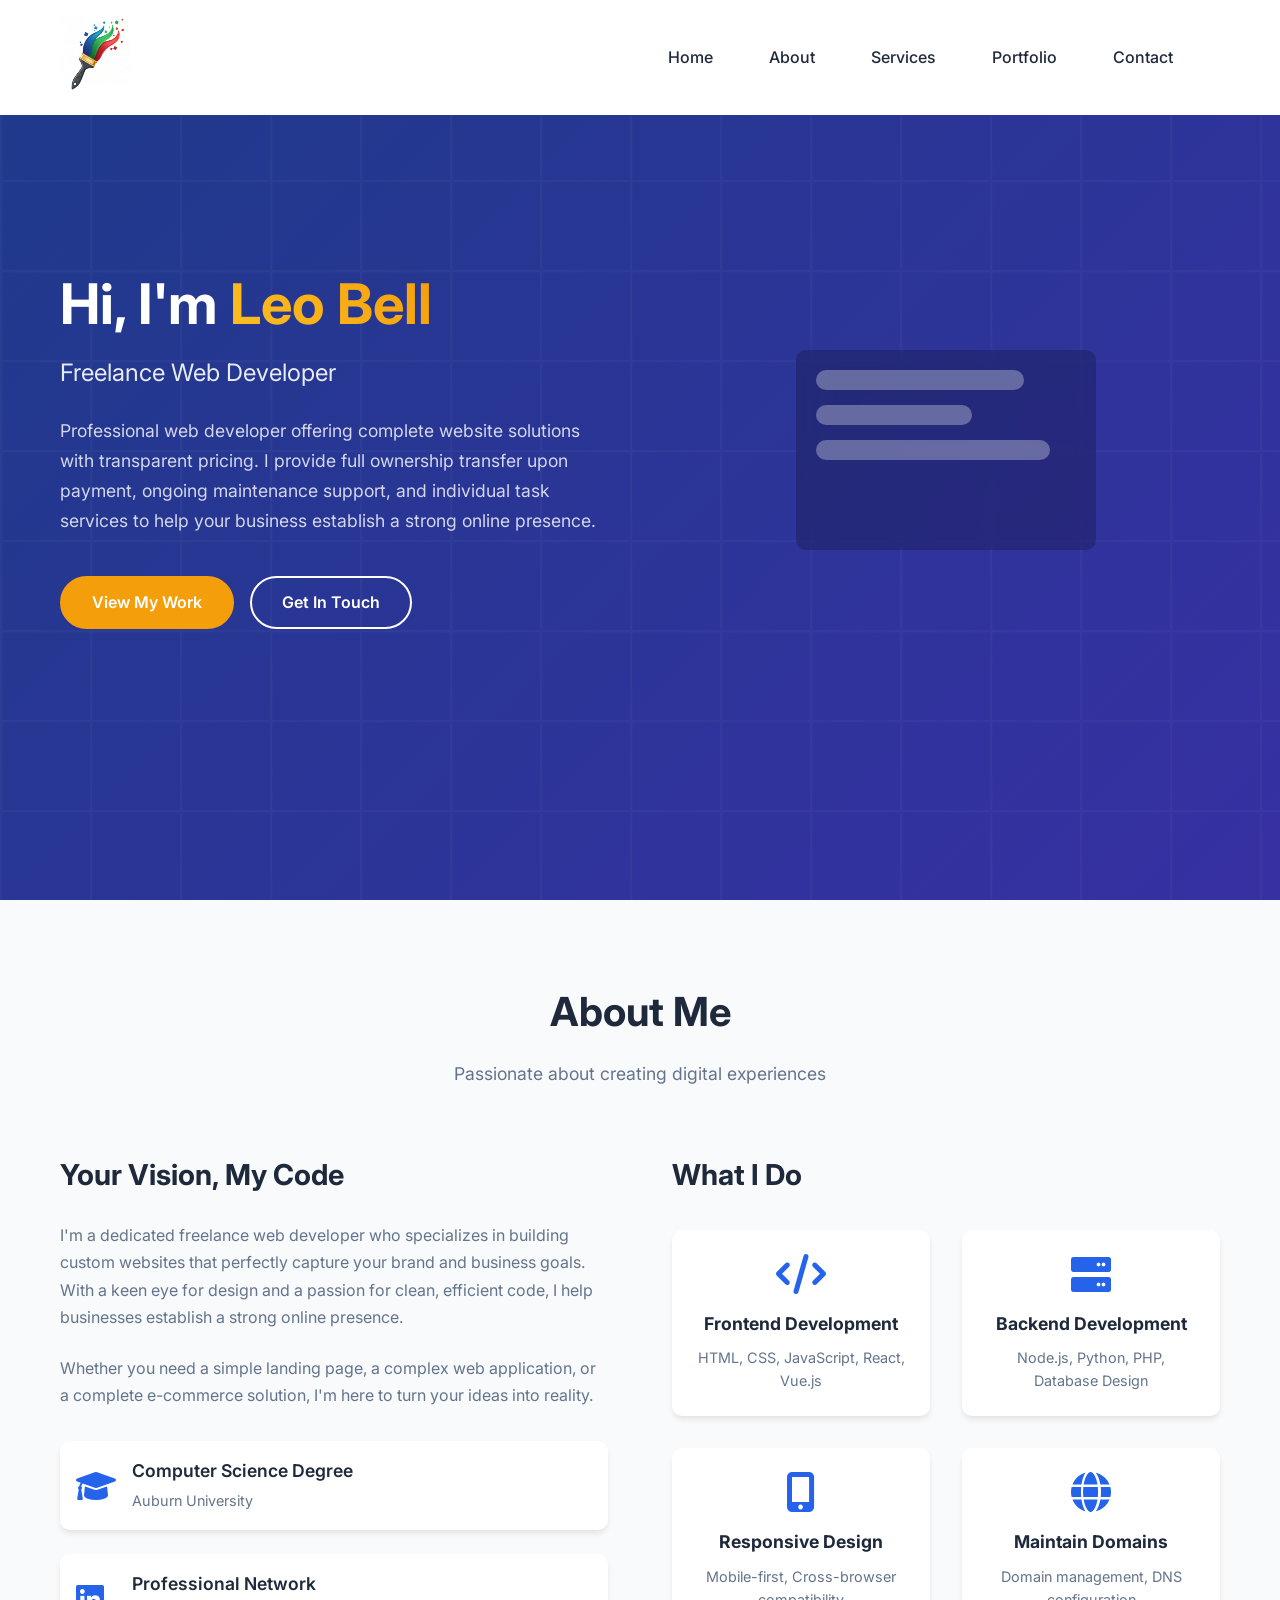
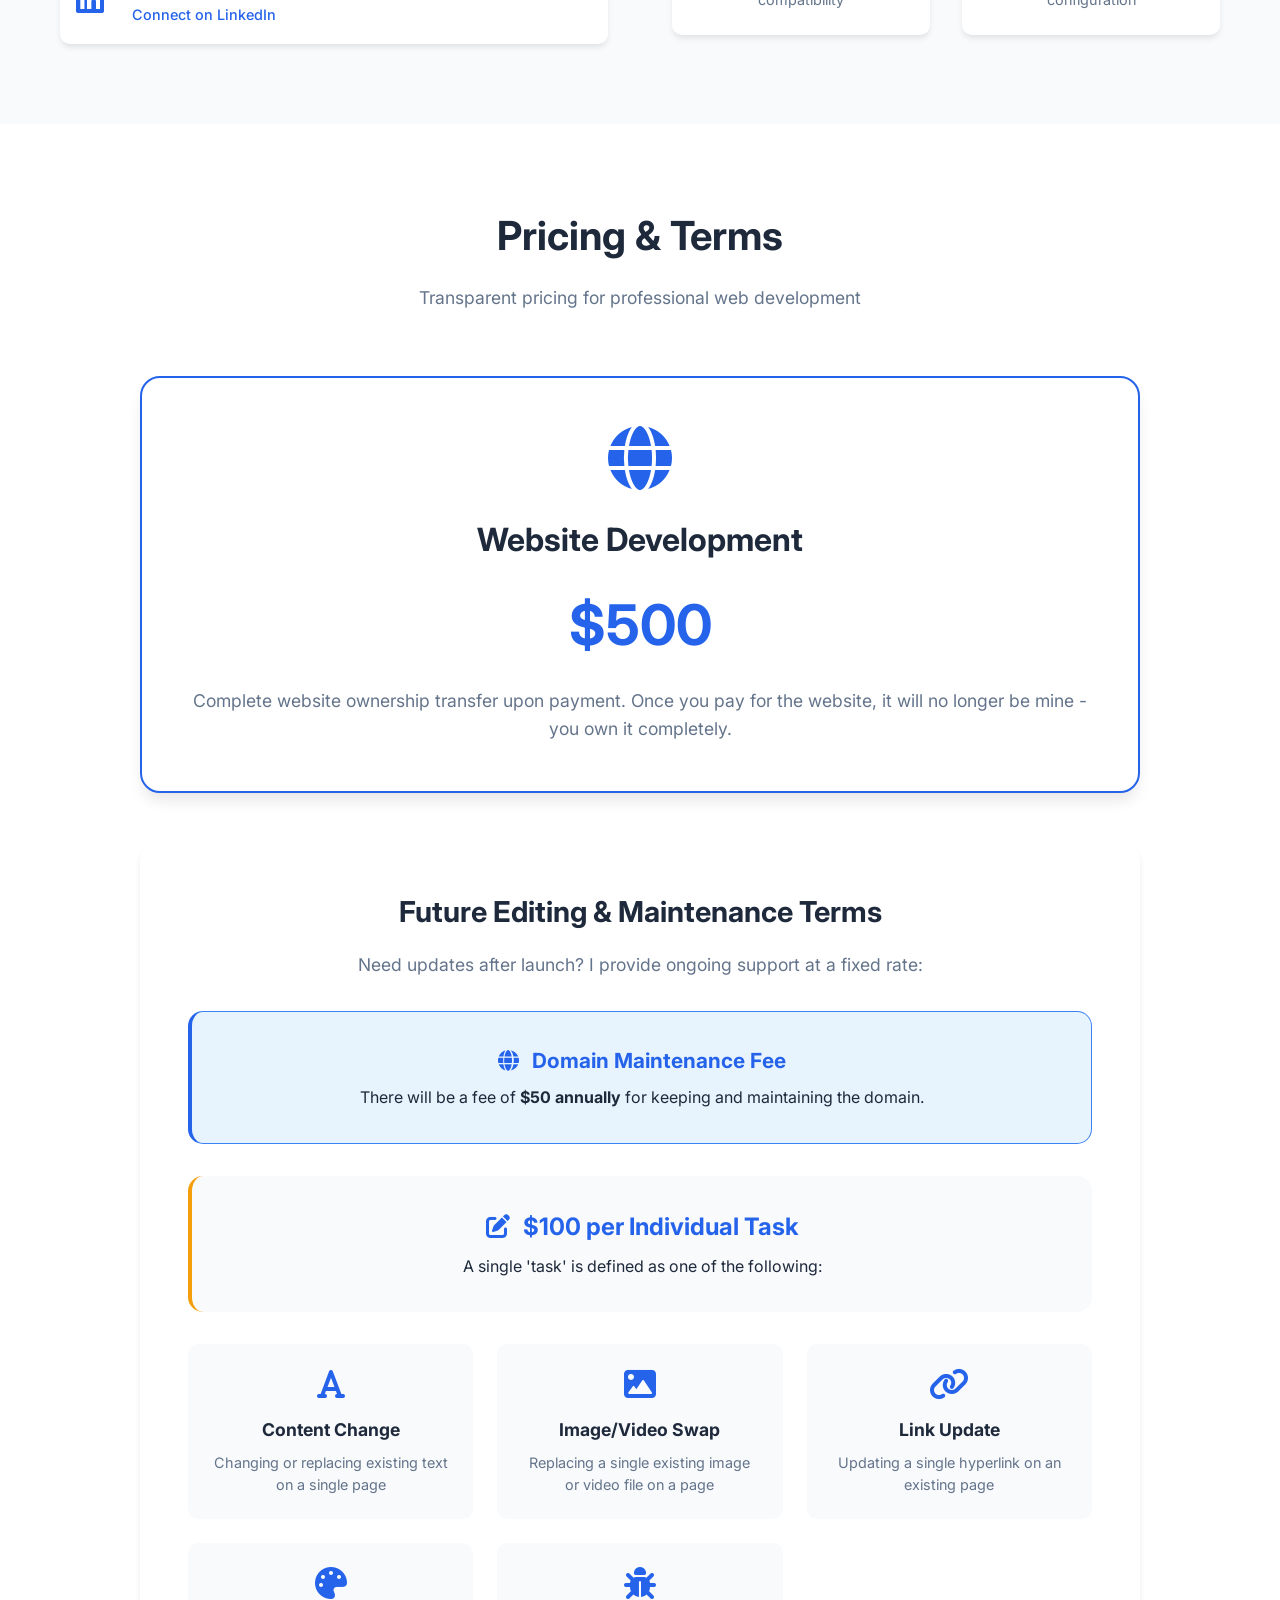
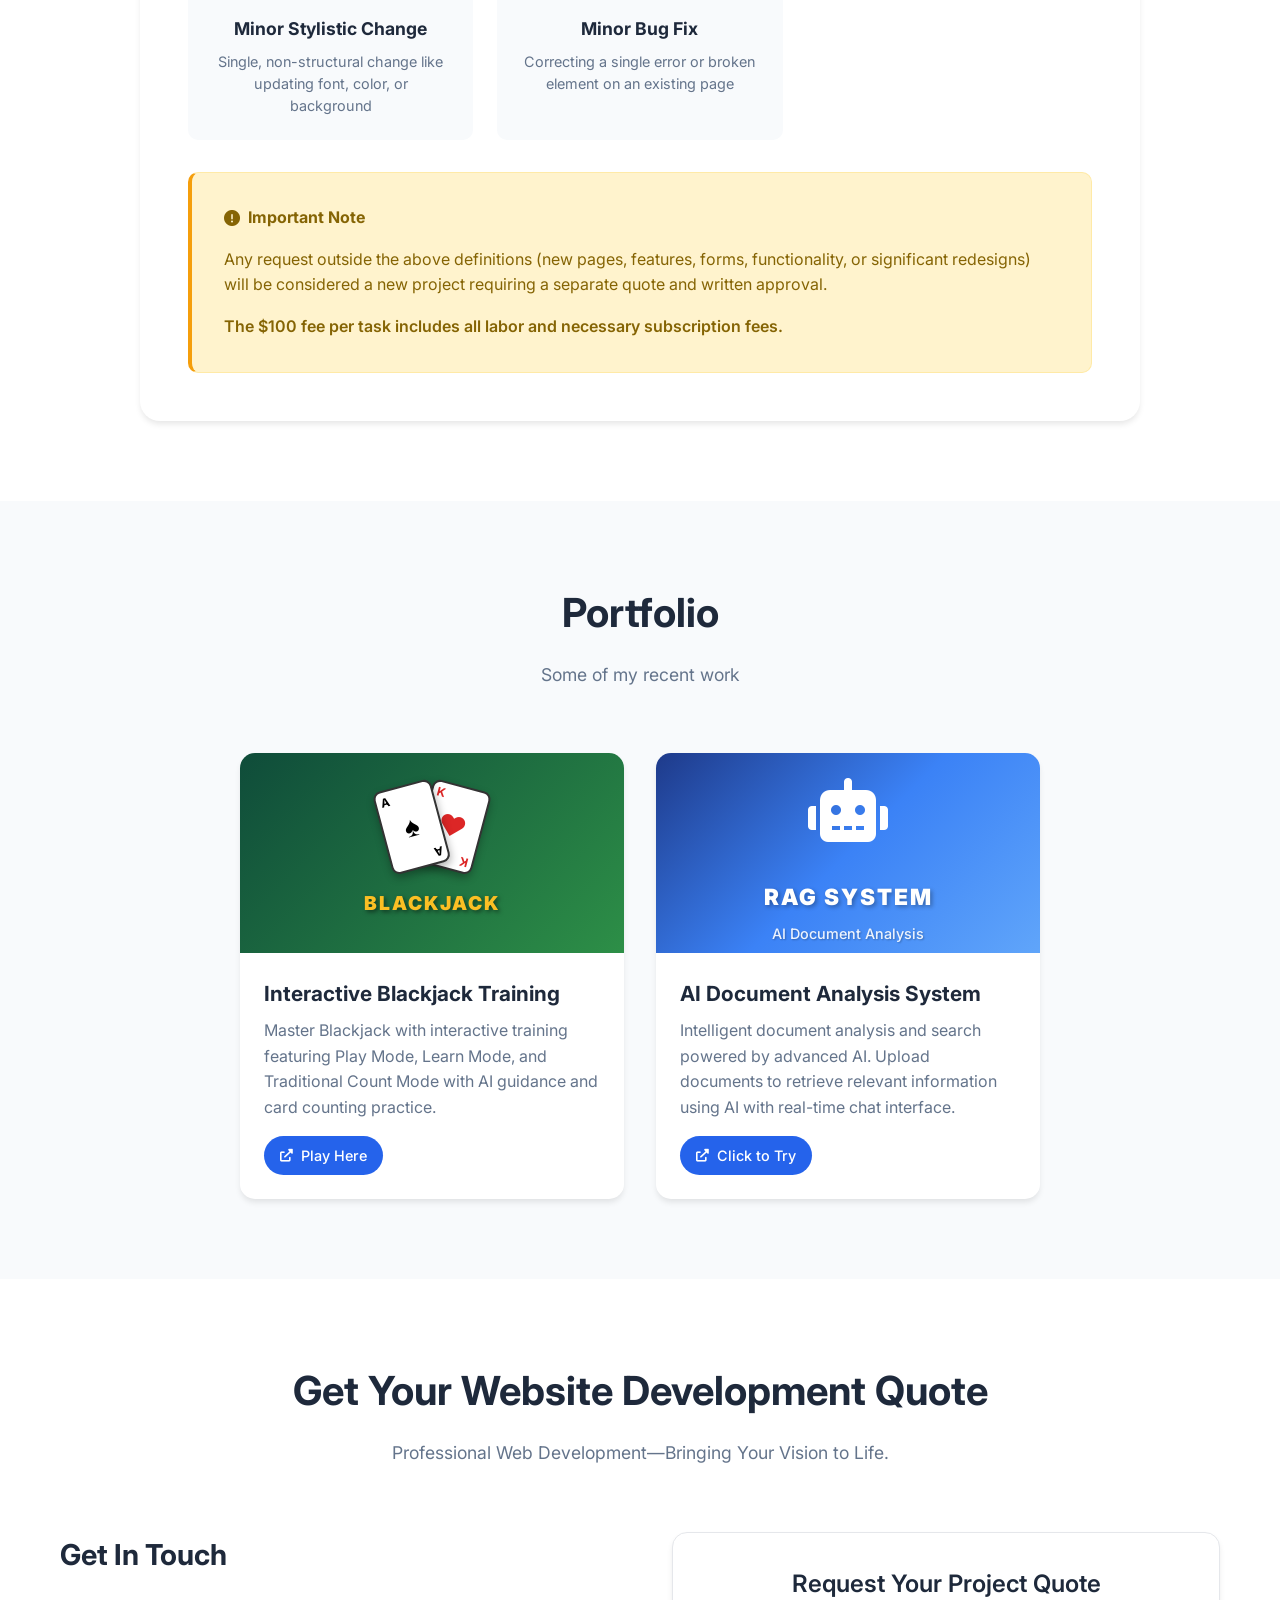
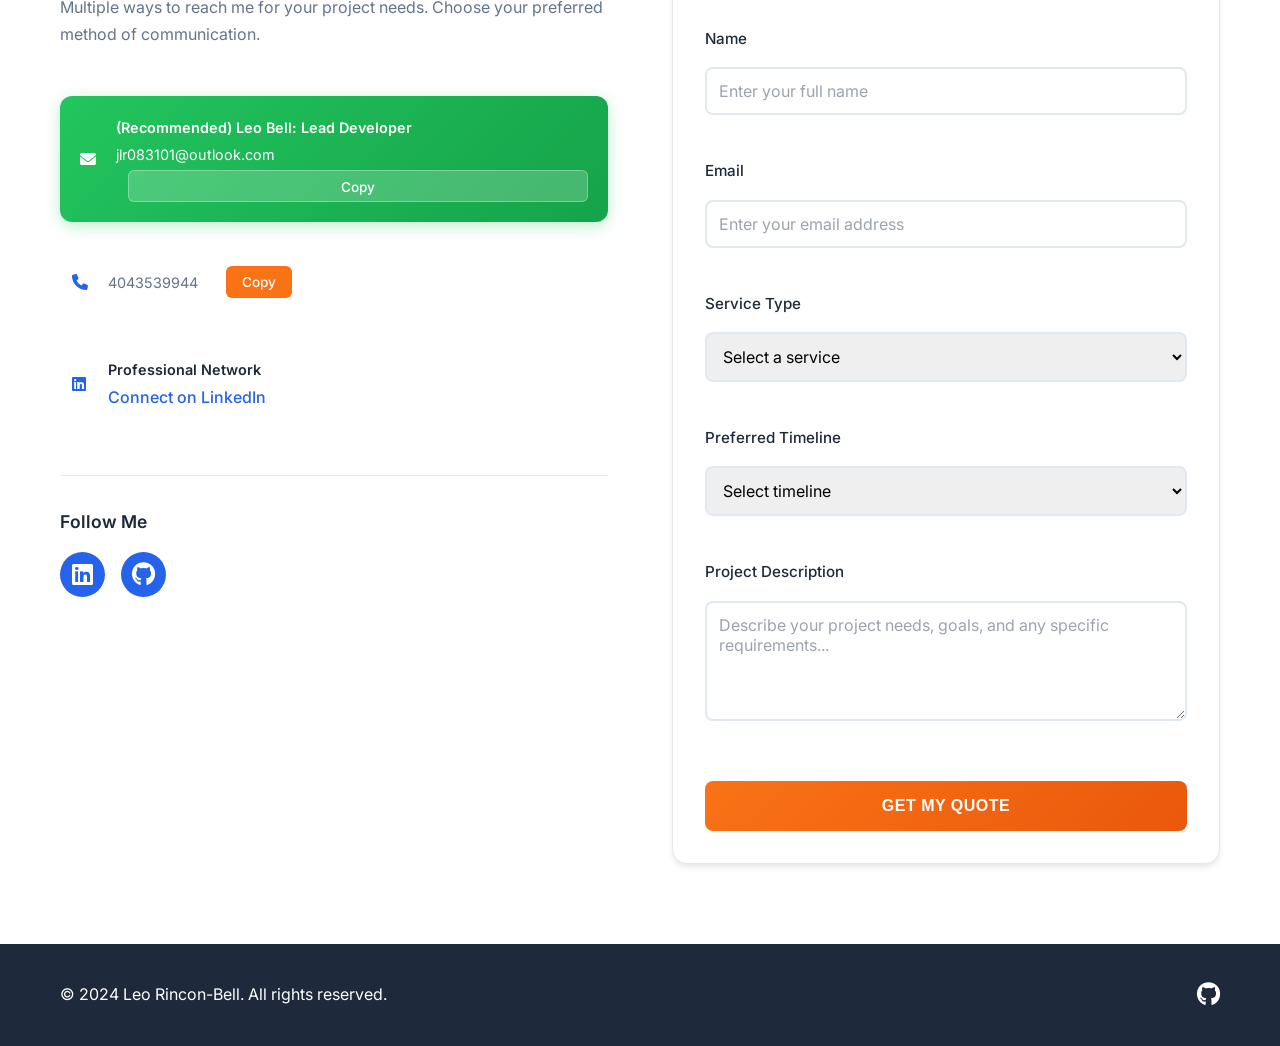
==== index.html @ 71ae6027 "Initial commit: Leo Bell freelance website with navy background and typing animation" ====
<!DOCTYPE html>
<html lang="en">
<head>
    <meta charset="UTF-8">
    <meta name="viewport" content="width=device-width, initial-scale=1.0">
    <title>Leo Rincon-Bell - Freelance Web Developer</title>
    <link rel="stylesheet" href="styles.css">
    <link href="https://fonts.googleapis.com/css2?family=Inter:wght@300;400;500;600;700&display=swap" rel="stylesheet">
    <link rel="stylesheet" href="https://cdnjs.cloudflare.com/ajax/libs/font-awesome/6.0.0/css/all.min.css">
</head>
<body>
    <!-- Navigation -->
    <nav class="navbar">
        <div class="nav-container">
            <div class="nav-logo">
                <img src="PaintBrush.png" alt="Leo Bell Logo" class="logo-image">
            </div>
            <ul class="nav-menu">
                <li class="nav-item">
                    <a href="#home" class="nav-link">Home</a>
                </li>
                <li class="nav-item">
                    <a href="#about" class="nav-link">About</a>
                </li>
                <li class="nav-item">
                    <a href="#services" class="nav-link">Services</a>
                </li>
                <li class="nav-item">
                    <a href="#portfolio" class="nav-link">Portfolio</a>
                </li>
                <li class="nav-item">
                    <a href="#contact" class="nav-link">Contact</a>
                </li>
            </ul>
            <div class="hamburger">
                <span class="bar"></span>
                <span class="bar"></span>
                <span class="bar"></span>
            </div>
        </div>
    </nav>

    <!-- Hero Section -->
    <section id="home" class="hero">
        <div class="hero-container">
            <div class="hero-content">
                <h1 class="hero-title">
                    Hi, I'm <span class="highlight">Leo Bell</span>
                </h1>
                <h2 class="hero-subtitle">Freelance Web Developer</h2>
                <p class="hero-description">
                    Professional web developer offering complete website solutions with transparent pricing. I provide full ownership transfer upon payment, ongoing maintenance support, and individual task services to help your business establish a strong online presence.
                </p>
                <div class="hero-buttons">
                    <a href="#portfolio" class="btn btn-primary">View My Work</a>
                    <a href="#contact" class="btn btn-outline">Get In Touch</a>
                </div>
            </div>
            <div class="hero-image">
                <div class="code-animation">
                    <div class="code-line"></div>
                    <div class="code-line"></div>
                    <div class="code-line"></div>
                </div>
            </div>
        </div>
    </section>

    <!-- About Section -->
    <section id="about" class="about">
        <div class="container">
            <div class="section-header">
                <h2 class="section-title">About Me</h2>
                <p class="section-subtitle">Passionate about creating digital experiences</p>
            </div>
            <div class="about-content">
                <div class="about-text">
                    <h3>Your Vision, My Code</h3>
                    <p>
                        I'm a dedicated freelance web developer who specializes in building custom websites 
                        that perfectly capture your brand and business goals. With a keen eye for design and 
                        a passion for clean, efficient code, I help businesses establish a strong online presence.
                    </p>
                    <p>
                        Whether you need a simple landing page, a complex web application, or a complete 
                        e-commerce solution, I'm here to turn your ideas into reality.
                    </p>
                    <div class="credentials-section">
                        <div class="credential-item">
                            <i class="fas fa-graduation-cap"></i>
                            <div class="credential-text">
                                <h4>Computer Science Degree</h4>
                                <p>Auburn University</p>
                            </div>
                        </div>
                        <div class="credential-item">
                            <i class="fab fa-linkedin"></i>
                            <div class="credential-text">
                                <h4>Professional Network</h4>
                                <a href="https://www.linkedin.com/in/leo-bell-139b81223" target="_blank">Connect on LinkedIn</a>
                            </div>
                        </div>
                    </div>
                </div>
                <div class="about-skills">
                    <h3>What I Do</h3>
                    <div class="skills-grid">
                        <div class="skill-item">
                            <i class="fas fa-code"></i>
                            <h4>Frontend Development</h4>
                            <p>HTML, CSS, JavaScript, React, Vue.js</p>
                        </div>
                        <div class="skill-item">
                            <i class="fas fa-server"></i>
                            <h4>Backend Development</h4>
                            <p>Node.js, Python, PHP, Database Design</p>
                        </div>
                        <div class="skill-item">
                            <i class="fas fa-mobile-alt"></i>
                            <h4>Responsive Design</h4>
                            <p>Mobile-first, Cross-browser compatibility</p>
                        </div>
                        <div class="skill-item">
                            <i class="fas fa-globe"></i>
                            <h4>Maintain Domains</h4>
                            <p>Domain management, DNS configuration</p>
                        </div>
                    </div>
                </div>
            </div>
        </div>
    </section>

    <!-- Services Section -->
    <section id="services" class="services">
        <div class="container">
            <div class="section-header">
                <h2 class="section-title">Pricing & Terms</h2>
                <p class="section-subtitle">Transparent pricing for professional web development</p>
            </div>
            
            <div class="pricing-content">
                <div class="pricing-card main-pricing">
                    <i class="fas fa-globe"></i>
                    <h3>Website Development</h3>
                    <div class="price">$500</div>
                    <p class="price-description">Complete website ownership transfer upon payment. Once you pay for the website, it will no longer be mine - you own it completely.</p>
                </div>
                
                <div class="terms-section">
                    <h3>Future Editing & Maintenance Terms</h3>
                    <p class="terms-intro">Need updates after launch? I provide ongoing support at a fixed rate:</p>
                    
                    <div class="domain-fee-card">
                        <h4><i class="fas fa-globe"></i> Domain Maintenance Fee</h4>
                        <p>There will be a fee of <strong>$50 annually</strong> for keeping and maintaining the domain.</p>
                    </div>
                    
                    <div class="rate-card">
                        <h4><i class="fas fa-edit"></i> $100 per Individual Task</h4>
                        <p>A single 'task' is defined as one of the following:</p>
                    </div>
                    
                    <div class="tasks-grid">
                        <div class="task-item">
                            <i class="fas fa-font"></i>
                            <h5>Content Change</h5>
                            <p>Changing or replacing existing text on a single page</p>
                        </div>
                        <div class="task-item">
                            <i class="fas fa-image"></i>
                            <h5>Image/Video Swap</h5>
                            <p>Replacing a single existing image or video file on a page</p>
                        </div>
                        <div class="task-item">
                            <i class="fas fa-link"></i>
                            <h5>Link Update</h5>
                            <p>Updating a single hyperlink on an existing page</p>
                        </div>
                        <div class="task-item">
                            <i class="fas fa-palette"></i>
                            <h5>Minor Stylistic Change</h5>
                            <p>Single, non-structural change like updating font, color, or background</p>
                        </div>
                        <div class="task-item">
                            <i class="fas fa-bug"></i>
                            <h5>Minor Bug Fix</h5>
                            <p>Correcting a single error or broken element on an existing page</p>
                        </div>
                    </div>
                    
                    <div class="important-note">
                        <h4><i class="fas fa-exclamation-circle"></i> Important Note</h4>
                        <p>Any request outside the above definitions (new pages, features, forms, functionality, or significant redesigns) will be considered a new project requiring a separate quote and written approval.</p>
                        <p class="fee-note">The $100 fee per task includes all labor and necessary subscription fees.</p>
                    </div>
                </div>
            </div>
        </div>
    </section>

    <!-- Portfolio Section -->
    <section id="portfolio" class="portfolio">
        <div class="container">
            <div class="section-header">
                <h2 class="section-title">Portfolio</h2>
                <p class="section-subtitle">Some of my recent work</p>
            </div>
            <div class="portfolio-grid">
                <div class="portfolio-item">
                    <div class="portfolio-image">
                        <div class="blackjack-cover">
                            <div class="playing-cards">
                                <div class="card card-1">
                                    <div class="card-corner top-left">A</div>
                                    <div class="card-suit">♠</div>
                                    <div class="card-corner bottom-right">A</div>
                                </div>
                                <div class="card card-2">
                                    <div class="card-corner top-left">K</div>
                                    <div class="card-suit">♥</div>
                                    <div class="card-corner bottom-right">K</div>
                                </div>
                            </div>
                            <div class="blackjack-title">BLACKJACK</div>
                        </div>
                    </div>
                    <div class="portfolio-content">
                        <h3>Interactive Blackjack Training</h3>
                        <p>Master Blackjack with interactive training featuring Play Mode, Learn Mode, and Traditional Count Mode with AI guidance and card counting practice.</p>
                        <div class="portfolio-links">
                            <a href="https://blackjack-rosy-rho.vercel.app/" target="_blank" class="portfolio-link">
                                <i class="fas fa-external-link-alt"></i> Play Here
                            </a>
                        </div>
                    </div>
                </div>
                <div class="portfolio-item">
                    <div class="portfolio-image">
                        <div class="rag-cover">
                            <div class="rag-icon">
                                <i class="fas fa-robot"></i>
                            </div>
                            <div class="rag-title">RAG SYSTEM</div>
                            <div class="rag-subtitle">AI Document Analysis</div>
                        </div>
                    </div>
                    <div class="portfolio-content">
                        <h3>AI Document Analysis System</h3>
                        <p>Intelligent document analysis and search powered by advanced AI. Upload documents to retrieve relevant information using AI with real-time chat interface.</p>
                        <div class="portfolio-links">
                            <a href="https://ragsystem-olive.vercel.app/" target="_blank" class="portfolio-link">
                                <i class="fas fa-external-link-alt"></i> Click to Try
                            </a>
                        </div>
                    </div>
                </div>
            </div>
        </div>
    </section>

    <!-- Contact Section -->
    <section id="contact" class="contact">
        <div class="container">
            <div class="section-header">
                <h2 class="section-title">Get Your Website Development Quote</h2>
                <p class="section-subtitle">Professional Web Development—Bringing Your Vision to Life.</p>
            </div>
            <div class="contact-content">
                <div class="contact-info">
                    <h3>Get In Touch</h3>
                    <p>Multiple ways to reach me for your project needs. Choose your preferred method of communication.</p>
                    
                    <!-- Contact Methods -->
                    <div class="contact-details">
                        <div class="contact-item recommended">
                            <i class="fas fa-envelope"></i>
                            <div class="contact-details-group">
                                <span class="contact-title">(Recommended) Leo Bell: Lead Developer</span>
                                <span class="contact-text">jlr083101@outlook.com</span>
                                <button class="copy-btn" onclick="copyToClipboard('jlr083101@outlook.com', this)">Copy</button>
                            </div>
                        </div>
                        
                        <div class="contact-item">
                            <i class="fas fa-phone"></i>
                            <span class="contact-text">4043539944</span>
                            <button class="copy-btn" onclick="copyToClipboard('4043539944', this)">Copy</button>
                        </div>
                        
                        <div class="contact-item">
                            <i class="fab fa-linkedin"></i>
                            <div class="contact-details-group">
                                <span class="contact-title">Professional Network</span>
                                <a href="https://www.linkedin.com/in/leo-bell-139b81223" target="_blank" class="contact-link">Connect on LinkedIn</a>
                            </div>
                        </div>
                    </div>
                    
                    <!-- Social Media Section -->
                    <div class="social-media">
                        <h4>Follow Me</h4>
                        <div class="social-links">
                            <a href="https://www.linkedin.com/in/leo-bell-139b81223" target="_blank" class="social-link">
                                <i class="fab fa-linkedin"></i>
                            </a>
                            <a href="https://github.com/jleorincon" target="_blank" class="social-link">
                                <i class="fab fa-github"></i>
                            </a>
                        </div>
                    </div>
                </div>
                <!-- Quote Request Form -->
                <div class="quote-form-section">
                    <h3>Request Your Project Quote</h3>
                    <form class="quote-form">
                        <div class="form-group">
                            <label for="client-name">Name</label>
                            <input type="text" id="client-name" name="name" required placeholder="Enter your full name">
                        </div>
                        
                        <div class="form-group">
                            <label for="client-email">Email</label>
                            <input type="email" id="client-email" name="email" required placeholder="Enter your email address">
                        </div>
                        
                        <div class="form-group">
                            <label for="service-type">Service Type</label>
                            <select id="service-type" name="service" required>
                                <option value="">Select a service</option>
                                <option value="website-development">Website Development</option>
                                <option value="website-redesign">Website Redesign</option>
                                <option value="web-application">Web Application</option>
                                <option value="maintenance">Website Maintenance</option>
                                <option value="domain-management">Domain Management</option>
                                <option value="other">Other</option>
                            </select>
                        </div>
                        
                        <div class="form-group">
                            <label for="project-timeline">Preferred Timeline</label>
                            <select id="project-timeline" name="timeline" required>
                                <option value="">Select timeline</option>
                                <option value="asap">ASAP (Rush Job)</option>
                                <option value="1-2-weeks">1-2 Weeks</option>
                                <option value="3-4-weeks">3-4 Weeks</option>
                                <option value="1-2-months">1-2 Months</option>
                                <option value="flexible">Flexible</option>
                            </select>
                        </div>
                        
                        <div class="form-group">
                            <label for="project-description">Project Description</label>
                            <textarea id="project-description" name="description" rows="4" required placeholder="Describe your project needs, goals, and any specific requirements..."></textarea>
                        </div>
                        
                        <button type="button" class="btn btn-primary quote-submit" onclick="submitQuote()">Get My Quote</button>
                    </form>
                </div>
            </div>
        </div>
    </section>

    <!-- Footer -->
    <footer class="footer">
        <div class="container">
            <div class="footer-content">
                <p>&copy; 2024 Leo Rincon-Bell. All rights reserved.</p>
                <div class="social-links">
                    <a href="https://github.com/jleorincon" aria-label="GitHub"><i class="fab fa-github"></i></a>
                </div>
            </div>
        </div>
    </footer>

    <script src="script.js"></script>
</body>
</html>
---- styles.css ----
/* Reset and Base Styles */
* {
    margin: 0;
    padding: 0;
    box-sizing: border-box;
}

:root {
    --primary-color: #2563eb;
    --primary-dark: #1d4ed8;
    --secondary-color: #64748b;
    --accent-color: #f59e0b;
    --text-primary: #1e293b;
    --text-secondary: #64748b;
    --background: #ffffff;
    --background-alt: #f8fafc;
    --border: #e2e8f0;
    --shadow: 0 4px 6px -1px rgba(0, 0, 0, 0.1);
    --shadow-lg: 0 10px 15px -3px rgba(0, 0, 0, 0.1);
    --gradient: linear-gradient(135deg, #667eea 0%, #764ba2 100%);
}

body {
    font-family: 'Inter', sans-serif;
    line-height: 1.6;
    color: var(--text-primary);
    background-color: var(--background);
}

.container {
    max-width: 1200px;
    margin: 0 auto;
    padding: 0 20px;
}

/* Navigation */
.navbar {
    position: fixed;
    top: 0;
    width: 100%;
    background: rgba(255, 255, 255, 1.0);
    backdrop-filter: blur(10px);
    z-index: 1000;
    padding: 1rem 0;
    transition: all 0.3s ease;
}

.navbar.scrolled {
    box-shadow: var(--shadow);
}

.nav-container {
    max-width: 1200px;
    margin: 0 auto;
    padding: 0 20px;
    display: flex;
    justify-content: space-between;
    align-items: center;
}

.nav-logo h2 {
    color: var(--primary-color);
    font-weight: 700;
    font-size: 1.5rem;
}

.logo-image {
    height: 75px;
    width: auto;
    transition: transform 0.3s ease;
}

.logo-image:hover {
    transform: scale(1.05);
}

.nav-menu {
    display: flex;
    list-style: none;
    gap: 3.5rem;
    flex: 1;
    justify-content: center;
    max-width: 600px;
}

.nav-link {
    text-decoration: none;
    color: var(--text-primary);
    font-weight: 500;
    transition: color 0.3s ease;
    position: relative;
}

.nav-link:hover {
    color: var(--primary-color);
}

.nav-link::after {
    content: '';
    position: absolute;
    bottom: -5px;
    left: 0;
    width: 0;
    height: 2px;
    background: var(--primary-color);
    transition: width 0.3s ease;
}

.nav-link:hover::after {
    width: 100%;
}

.hamburger {
    display: none;
    flex-direction: column;
    cursor: pointer;
}

.hamburger .bar {
    width: 25px;
    height: 3px;
    background: var(--text-primary);
    margin: 3px 0;
    transition: 0.3s;
}

/* Hero Section */
.hero {
    min-height: 100vh;
    display: flex;
    align-items: center;
    background: linear-gradient(135deg, #1e3a8a 0%, #3730a3 100%);
    color: white;
    position: relative;
    overflow: hidden;
}

.hero::before {
    content: '';
    position: absolute;
    top: 0;
    left: 0;
    right: 0;
    bottom: 0;
    background: url('data:image/svg+xml,<svg xmlns="http://www.w3.org/2000/svg" viewBox="0 0 100 100"><defs><pattern id="grid" width="10" height="10" patternUnits="userSpaceOnUse"><path d="M 10 0 L 0 0 0 10" fill="none" stroke="rgba(255,255,255,0.1)" stroke-width="0.5"/></pattern></defs><rect width="100" height="100" fill="url(%23grid)"/></svg>');
    opacity: 0.3;
}

.hero-container {
    max-width: 1200px;
    margin: 0 auto;
    padding: 0 20px;
    display: grid;
    grid-template-columns: 1fr 1fr;
    gap: 4rem;
    align-items: center;
    position: relative;
    z-index: 1;
}

.hero-title {
    font-size: 3.5rem;
    font-weight: 700;
    margin-bottom: 1rem;
    line-height: 1.2;
}

.highlight {
    background: linear-gradient(45deg, #fbbf24, #f59e0b);
    -webkit-background-clip: text;
    -webkit-text-fill-color: transparent;
    background-clip: text;
}

.hero-subtitle {
    font-size: 1.5rem;
    font-weight: 400;
    margin-bottom: 1.5rem;
    opacity: 0.9;
}

.hero-description {
    font-size: 1.1rem;
    margin-bottom: 2.5rem;
    opacity: 0.8;
    line-height: 1.7;
}

.hero-buttons {
    display: flex;
    gap: 1rem;
    flex-wrap: wrap;
}

.btn {
    padding: 12px 30px;
    border-radius: 50px;
    text-decoration: none;
    font-weight: 600;
    transition: all 0.3s ease;
    display: inline-block;
    text-align: center;
    border: 2px solid transparent;
}

.btn-primary {
    background: var(--accent-color);
    color: white;
    border-color: var(--accent-color);
}

.btn-primary:hover {
    background: transparent;
    border-color: var(--accent-color);
    transform: translateY(-2px);
}

.btn-outline {
    background: transparent;
    color: white;
    border-color: white;
}

.btn-outline:hover {
    background: white;
    color: var(--primary-color);
    transform: translateY(-2px);
}

.hero-image {
    display: flex;
    justify-content: center;
    align-items: center;
}

.code-animation {
    width: 300px;
    height: 200px;
    background: rgba(0, 0, 0, 0.2);
    border-radius: 10px;
    padding: 20px;
    position: relative;
    backdrop-filter: blur(10px);
}

.code-line {
    height: 20px;
    background: rgba(255, 255, 255, 0.3);
    border-radius: 10px;
    margin-bottom: 15px;
    animation: pulse 2s infinite;
}

.code-line:nth-child(1) {
    width: 80%;
    animation-delay: 0s;
}

.code-line:nth-child(2) {
    width: 60%;
    animation-delay: 0.5s;
}

.code-line:nth-child(3) {
    width: 90%;
    animation-delay: 1s;
}

@keyframes pulse {
    0%, 100% { opacity: 0.5; }
    50% { opacity: 1; }
}

/* Section Styles */
section {
    padding: 80px 0;
}

.section-header {
    text-align: center;
    margin-bottom: 4rem;
}

.section-title {
    font-size: 2.5rem;
    font-weight: 700;
    margin-bottom: 1rem;
    color: var(--text-primary);
}

.section-subtitle {
    font-size: 1.1rem;
    color: var(--text-secondary);
    max-width: 600px;
    margin: 0 auto;
}

/* About Section */
.about {
    background: var(--background-alt);
}

.about-content {
    display: grid;
    grid-template-columns: 1fr 1fr;
    gap: 4rem;
    align-items: start;
}

.about-text h3 {
    font-size: 1.8rem;
    margin-bottom: 1.5rem;
    color: var(--text-primary);
}

.about-text p {
    margin-bottom: 1.5rem;
    color: var(--text-secondary);
    line-height: 1.7;
}

.credentials-section {
    margin-top: 2rem;
    display: flex;
    flex-direction: column;
    gap: 1.5rem;
}

.credential-item {
    display: flex;
    align-items: center;
    gap: 1rem;
    padding: 1rem;
    background: white;
    border-radius: 10px;
    box-shadow: var(--shadow);
    transition: transform 0.3s ease;
}

.credential-item:hover {
    transform: translateY(-2px);
}

.credential-item i {
    font-size: 2rem;
    color: var(--primary-color);
    min-width: 40px;
}

.credential-text h4 {
    font-size: 1.1rem;
    font-weight: 600;
    color: var(--text-primary);
    margin-bottom: 0.25rem;
}

.credential-text p {
    color: var(--text-secondary);
    font-size: 0.9rem;
    margin: 0;
}

.credential-text a {
    color: var(--primary-color);
    text-decoration: none;
    font-size: 0.9rem;
    font-weight: 500;
    transition: color 0.3s ease;
}

.credential-text a:hover {
    color: var(--primary-dark);
    text-decoration: underline;
}

.about-skills h3 {
    font-size: 1.8rem;
    margin-bottom: 2rem;
    color: var(--text-primary);
}

.skills-grid {
    display: grid;
    grid-template-columns: repeat(2, 1fr);
    gap: 2rem;
}

.skill-item {
    text-align: center;
    padding: 1.5rem;
    background: white;
    border-radius: 10px;
    box-shadow: var(--shadow);
    transition: transform 0.3s ease;
}

.skill-item:hover {
    transform: translateY(-5px);
}

.skill-item i {
    font-size: 2.5rem;
    color: var(--primary-color);
    margin-bottom: 1rem;
}

.skill-item h4 {
    font-size: 1.1rem;
    margin-bottom: 0.5rem;
    color: var(--text-primary);
}

.skill-item p {
    color: var(--text-secondary);
    font-size: 0.9rem;
}

/* Services/Pricing Section */
.pricing-content {
    max-width: 1000px;
    margin: 0 auto;
}

.main-pricing {
    background: white;
    padding: 3rem;
    border-radius: 20px;
    box-shadow: var(--shadow-lg);
    text-align: center;
    margin-bottom: 3rem;
    border: 2px solid var(--primary-color);
}

.main-pricing i {
    font-size: 4rem;
    color: var(--primary-color);
    margin-bottom: 1.5rem;
}

.main-pricing h3 {
    font-size: 2rem;
    margin-bottom: 1rem;
    color: var(--text-primary);
}

.price {
    font-size: 3.5rem;
    font-weight: 700;
    color: var(--primary-color);
    margin-bottom: 1rem;
}

.price-description {
    font-size: 1.1rem;
    color: var(--text-secondary);
    line-height: 1.6;
}

.terms-section {
    background: white;
    padding: 3rem;
    border-radius: 20px;
    box-shadow: var(--shadow);
}

.terms-section h3 {
    font-size: 1.8rem;
    margin-bottom: 1rem;
    color: var(--text-primary);
    text-align: center;
}

.terms-intro {
    text-align: center;
    font-size: 1.1rem;
    color: var(--text-secondary);
    margin-bottom: 2rem;
}

.domain-fee-card {
    background: #e8f4fd;
    border: 1px solid #3b82f6;
    padding: 2rem;
    border-radius: 15px;
    text-align: center;
    margin-bottom: 2rem;
    border-left: 4px solid var(--primary-color);
}

.domain-fee-card h4 {
    font-size: 1.3rem;
    color: var(--primary-color);
    margin-bottom: 0.5rem;
}

.domain-fee-card h4 i {
    margin-right: 0.5rem;
}

.domain-fee-card p {
    color: var(--text-primary);
    font-size: 1rem;
}

.rate-card {
    background: var(--background-alt);
    padding: 2rem;
    border-radius: 15px;
    text-align: center;
    margin-bottom: 2rem;
    border-left: 4px solid var(--accent-color);
}

.rate-card h4 {
    font-size: 1.5rem;
    color: var(--primary-color);
    margin-bottom: 0.5rem;
}

.rate-card h4 i {
    margin-right: 0.5rem;
}

.tasks-grid {
    display: grid;
    grid-template-columns: repeat(auto-fit, minmax(280px, 1fr));
    gap: 1.5rem;
    margin-bottom: 2rem;
}

.task-item {
    background: var(--background-alt);
    padding: 1.5rem;
    border-radius: 10px;
    text-align: center;
    transition: transform 0.3s ease;
}

.task-item:hover {
    transform: translateY(-5px);
}

.task-item i {
    font-size: 2rem;
    color: var(--primary-color);
    margin-bottom: 1rem;
}

.task-item h5 {
    font-size: 1.1rem;
    margin-bottom: 0.5rem;
    color: var(--text-primary);
}

.task-item p {
    color: var(--text-secondary);
    font-size: 0.9rem;
    line-height: 1.5;
}

.important-note {
    background: #fff3cd;
    border: 1px solid #ffeaa7;
    padding: 2rem;
    border-radius: 10px;
    border-left: 4px solid var(--accent-color);
}

.important-note h4 {
    color: #856404;
    margin-bottom: 1rem;
    display: flex;
    align-items: center;
}

.important-note h4 i {
    margin-right: 0.5rem;
}

.important-note p {
    color: #856404;
    margin-bottom: 1rem;
    line-height: 1.6;
}

.fee-note {
    font-weight: 600;
    margin-bottom: 0 !important;
}

/* Portfolio Section */
.portfolio {
    background: var(--background-alt);
}

.portfolio-grid {
    display: grid;
    grid-template-columns: repeat(auto-fit, minmax(350px, 1fr));
    gap: 2rem;
    max-width: 800px;
    margin: 0 auto;
}

.portfolio-item {
    background: white;
    border-radius: 15px;
    overflow: hidden;
    box-shadow: var(--shadow);
    transition: all 0.3s ease;
}

.portfolio-item:hover {
    transform: translateY(-10px);
    box-shadow: var(--shadow-lg);
}

.portfolio-image {
    height: 200px;
    background: var(--background-alt);
    position: relative;
}

.portfolio-placeholder {
    display: flex;
    flex-direction: column;
    align-items: center;
    justify-content: center;
    height: 100%;
    color: var(--text-secondary);
}

.portfolio-placeholder i {
    font-size: 3rem;
    margin-bottom: 1rem;
}

.portfolio-content {
    padding: 1.5rem;
}

.portfolio-content h3 {
    font-size: 1.3rem;
    margin-bottom: 0.5rem;
    color: var(--text-primary);
}

.portfolio-content p {
    color: var(--text-secondary);
    margin-bottom: 1rem;
    line-height: 1.6;
}

.portfolio-tech {
    display: flex;
    gap: 0.5rem;
    flex-wrap: wrap;
    margin-bottom: 1rem;
}

.portfolio-tech span {
    background: var(--primary-color);
    color: white;
    padding: 0.25rem 0.75rem;
    border-radius: 20px;
    font-size: 0.8rem;
    font-weight: 500;
}

.portfolio-links {
    margin-top: 1rem;
}

.portfolio-link {
    display: inline-flex;
    align-items: center;
    gap: 0.5rem;
    background: var(--primary-color);
    color: white;
    padding: 0.5rem 1rem;
    border-radius: 25px;
    text-decoration: none;
    font-size: 0.9rem;
    font-weight: 500;
    transition: all 0.3s ease;
}

.portfolio-link:hover {
    background: var(--primary-dark);
    transform: translateY(-2px);
    box-shadow: 0 4px 8px rgba(37, 99, 235, 0.3);
}

.portfolio-link i {
    font-size: 0.8rem;
}

/* Blackjack Cover */
.blackjack-cover {
    height: 100%;
    background: linear-gradient(135deg, #0f4c3a 0%, #2d8f47 100%);
    display: flex;
    flex-direction: column;
    align-items: center;
    justify-content: center;
    position: relative;
    overflow: hidden;
}

.playing-cards {
    display: flex;
    gap: -10px;
    margin-bottom: 1rem;
    perspective: 1000px;
}

.card {
    width: 60px;
    height: 85px;
    background: white;
    border-radius: 8px;
    border: 2px solid #333;
    position: relative;
    display: flex;
    align-items: center;
    justify-content: center;
    box-shadow: 0 4px 8px rgba(0, 0, 0, 0.3);
    transition: transform 0.3s ease;
}

.card-1 {
    transform: rotate(-15deg) translateX(10px);
    z-index: 2;
}

.card-2 {
    transform: rotate(15deg) translateX(-10px);
    z-index: 1;
}

.blackjack-cover:hover .card-1 {
    transform: rotate(-10deg) translateX(15px) translateY(-5px);
}

.blackjack-cover:hover .card-2 {
    transform: rotate(10deg) translateX(-15px) translateY(-5px);
}

.card-corner {
    position: absolute;
    font-size: 12px;
    font-weight: bold;
    line-height: 1;
}

.top-left {
    top: 4px;
    left: 4px;
}

.bottom-right {
    bottom: 4px;
    right: 4px;
    transform: rotate(180deg);
}

.card-suit {
    font-size: 28px;
    font-weight: bold;
}

.card-1 .card-corner,
.card-1 .card-suit {
    color: #000;
}

.card-2 .card-corner,
.card-2 .card-suit {
    color: #dc2626;
}

.blackjack-title {
    color: #fbbf24;
    font-size: 1.2rem;
    font-weight: 900;
    letter-spacing: 2px;
    text-shadow: 2px 2px 4px rgba(0, 0, 0, 0.5);
    animation: glow 2s ease-in-out infinite alternate;
}

@keyframes glow {
    from {
        text-shadow: 2px 2px 4px rgba(0, 0, 0, 0.5), 0 0 10px rgba(251, 191, 36, 0.3);
    }
    to {
        text-shadow: 2px 2px 4px rgba(0, 0, 0, 0.5), 0 0 20px rgba(251, 191, 36, 0.6);
    }
}

/* RAG System Cover */
.rag-cover {
    height: 100%;
    background: linear-gradient(135deg, #1e3a8a 0%, #3b82f6 50%, #60a5fa 100%);
    display: flex;
    flex-direction: column;
    align-items: center;
    justify-content: center;
    position: relative;
    overflow: hidden;
    color: white;
}

.rag-icon {
    font-size: 4rem;
    margin-bottom: 1rem;
    animation: pulse 2s ease-in-out infinite;
}

.rag-title {
    font-size: 1.4rem;
    font-weight: 900;
    letter-spacing: 2px;
    margin-bottom: 0.5rem;
    text-shadow: 2px 2px 4px rgba(0, 0, 0, 0.3);
}

.rag-subtitle {
    font-size: 0.9rem;
    font-weight: 500;
    opacity: 0.9;
    text-shadow: 1px 1px 2px rgba(0, 0, 0, 0.3);
}

@keyframes pulse {
    0%, 100% {
        transform: scale(1);
        opacity: 1;
    }
    50% {
        transform: scale(1.05);
        opacity: 0.8;
    }
}

/* Contact Section */
.contact-content {
    display: grid;
    grid-template-columns: 1fr 1fr;
    gap: 4rem;
    align-items: start;
}

.contact-info h3 {
    font-size: 1.8rem;
    margin-bottom: 1rem;
    color: var(--text-primary);
}

.contact-info p {
    color: var(--text-secondary);
    margin-bottom: 2rem;
    line-height: 1.7;
}

.contact-details {
    display: flex;
    flex-direction: column;
    gap: 1rem;
}

.contact-item {
    display: flex;
    align-items: center;
    gap: 1rem;
    margin-bottom: 1.25rem;
    padding: 0.75rem;
    border-radius: 10px;
    transition: background-color 0.2s ease;
}

.contact-item:hover {
    background: rgba(37, 99, 235, 0.03);
}

.contact-item i {
    width: 20px;
    color: var(--primary-color);
}

.contact-item a {
    color: var(--primary-color);
    text-decoration: none;
    font-weight: 500;
    transition: color 0.3s ease;
}

.contact-item a:hover {
    color: var(--primary-dark);
    text-decoration: underline;
}

/* New Contact Section Styles */
.contact-details-group {
    display: flex;
    flex-direction: column;
    gap: 0.25rem;
    flex: 1;
}

.contact-title {
    font-weight: 600;
    color: var(--text-primary);
    font-size: 0.9rem;
}

.contact-text {
    color: var(--text-secondary);
    font-size: 0.9rem;
}

.contact-link {
    color: var(--primary-color);
    text-decoration: none;
    font-weight: 500;
    transition: color 0.3s ease;
}

.contact-link:hover {
    color: var(--primary-dark);
    text-decoration: underline;
}

/* Recommended Contact Item */
.contact-item.recommended {
    background: linear-gradient(135deg, #22c55e 0%, #16a34a 100%);
    color: white;
    border-radius: 12px;
    padding: 1.25rem;
    margin: 1rem 0;
    box-shadow: 0 4px 15px rgba(34, 197, 94, 0.3);
}

.contact-item.recommended .contact-title,
.contact-item.recommended .contact-text {
    color: white;
}

.contact-item.recommended i {
    color: white;
}

/* Copy Button Styles */
.copy-btn {
    background: #f97316;
    border: none;
    color: white;
    padding: 0.5rem 1rem;
    border-radius: 6px;
    cursor: pointer;
    margin-left: 0.75rem;
    transition: all 0.2s ease;
    font-size: 0.85rem;
    font-weight: 500;
    min-width: 60px;
    height: 32px;
    font-family: inherit;
}

.copy-btn:hover {
    background: #ea580c;
    transform: translateY(-1px);
    box-shadow: 0 2px 8px rgba(249, 115, 22, 0.3);
}

.copy-btn:active {
    transform: translateY(0);
}

.copy-btn.copied {
    background: #22c55e !important;
    color: white !important;
}

/* Override for recommended section copy button */
.contact-item.recommended .copy-btn {
    background: rgba(255, 255, 255, 0.2);
    color: white;
    border: 1px solid rgba(255, 255, 255, 0.3);
}

.contact-item.recommended .copy-btn:hover {
    background: rgba(255, 255, 255, 0.3);
    transform: translateY(-1px);
}

.contact-item.recommended .copy-btn.copied {
    background: rgba(255, 255, 255, 0.9) !important;
    color: #16a34a !important;
}

/* Social Media Section */
.social-media {
    margin-top: 2rem;
    padding-top: 2rem;
    border-top: 1px solid #e5e7eb;
}

.social-media h4 {
    font-size: 1.1rem;
    font-weight: 600;
    color: var(--text-primary);
    margin-bottom: 1rem;
}

.social-links {
    display: flex;
    gap: 1rem;
}

.social-link {
    display: flex;
    align-items: center;
    justify-content: center;
    width: 45px;
    height: 45px;
    background: var(--primary-color);
    color: white;
    border-radius: 50%;
    text-decoration: none;
    transition: all 0.3s ease;
    font-size: 1.2rem;
}

.social-link:hover {
    background: var(--primary-dark);
    transform: translateY(-2px);
    box-shadow: 0 4px 12px rgba(37, 99, 235, 0.3);
}

/* Quote Form Section */
.quote-form-section {
    background: white;
    border-radius: 15px;
    padding: 2rem;
    box-shadow: var(--shadow);
    border: 1px solid #e5e7eb;
}

.quote-form-section h3 {
    font-size: 1.5rem;
    font-weight: 600;
    color: var(--text-primary);
    margin-bottom: 1.5rem;
    text-align: center;
}

.quote-form {
    display: grid;
    gap: 1.25rem;
}

.quote-form .form-group {
    display: flex;
    flex-direction: column;
    gap: 0.5rem;
}

.quote-form label {
    font-weight: 600;
    color: var(--text-primary);
    font-size: 0.95rem;
}

.quote-form input,
.quote-form select,
.quote-form textarea {
    padding: 0.875rem;
    border: 2px solid #e5e7eb;
    border-radius: 8px;
    font-size: 0.95rem;
    transition: all 0.3s ease;
    font-family: inherit;
}

.quote-form input:focus,
.quote-form select:focus,
.quote-form textarea:focus {
    outline: none;
    border-color: var(--primary-color);
    box-shadow: 0 0 0 3px rgba(37, 99, 235, 0.1);
}

.quote-form input::placeholder,
.quote-form textarea::placeholder {
    color: #9ca3af;
}

.quote-submit {
    background: linear-gradient(135deg, #f97316 0%, #ea580c 100%);
    border: none;
    color: white;
    padding: 1rem 2rem;
    border-radius: 8px;
    font-size: 1rem;
    font-weight: 600;
    cursor: pointer;
    transition: all 0.3s ease;
    margin-top: 1rem;
    text-transform: uppercase;
    letter-spacing: 0.5px;
}

.quote-submit:hover {
    transform: translateY(-2px);
    box-shadow: 0 8px 25px rgba(249, 115, 22, 0.4);
}

.quote-submit:active {
    transform: translateY(0);
}

/* Responsive Design for New Contact Section */
@media (max-width: 768px) {
    .contact-content {
        flex-direction: column;
        gap: 2rem;
    }
    
    .contact-item {
        flex-direction: column;
        align-items: flex-start;
        gap: 0.75rem;
        padding: 1rem;
        background: #f9fafb;
        border-radius: 8px;
        margin-bottom: 0.75rem;
    }
    
    .contact-item.recommended {
        padding: 1rem;
    }
    
    .contact-details-group {
        width: 100%;
    }
    
    .copy-btn {
        align-self: flex-start;
        margin-left: 0;
        margin-top: 0.5rem;
    }
    
    .social-links {
        justify-content: center;
    }
    
    .quote-form-section {
        padding: 1.5rem;
    }
    
    .quote-form-section h3 {
        font-size: 1.25rem;
    }
}


.linkedin-info {
    display: flex;
    flex-direction: column;
    gap: 0.25rem;
}

.linkedin-note {
    font-size: 0.85rem;
    color: var(--text-secondary);
    margin: 0;
    font-style: italic;
}

.contact-form {
    background: white;
    padding: 2rem;
    border-radius: 15px;
    box-shadow: var(--shadow);
}

.form-group {
    margin-bottom: 1.5rem;
}

.form-group label {
    display: block;
    margin-bottom: 0.5rem;
    font-weight: 500;
    color: var(--text-primary);
}

.form-group input,
.form-group select,
.form-group textarea {
    width: 100%;
    padding: 12px;
    border: 2px solid var(--border);
    border-radius: 8px;
    font-family: inherit;
    font-size: 1rem;
    transition: border-color 0.3s ease;
}

.form-group input:focus,
.form-group select:focus,
.form-group textarea:focus {
    outline: none;
    border-color: var(--primary-color);
}

.form-group textarea {
    resize: vertical;
    min-height: 120px;
}

/* Footer */
.footer {
    background: var(--text-primary);
    color: white;
    padding: 2rem 0;
}

.footer-content {
    display: flex;
    justify-content: space-between;
    align-items: center;
}

.social-links {
    display: flex;
    gap: 1rem;
}

.social-links a {
    color: white;
    font-size: 1.5rem;
    transition: color 0.3s ease;
}

.social-links a:hover {
    color: var(--accent-color);
}

/* Responsive Design */
@media (max-width: 768px) {
    .hamburger {
        display: flex;
    }

    .nav-menu {
        position: fixed;
        left: -100%;
        top: 80px;
        flex-direction: column;
        background-color: rgba(255, 255, 255, 1.0);
        width: 100%;
        text-align: center;
        transition: 0.3s;
        box-shadow: var(--shadow);
        padding: 2rem 0;
    }

    .nav-menu.active {
        left: 0;
    }

    .nav-menu li {
        margin: 1rem 0;
    }

    .hamburger.active .bar:nth-child(2) {
        opacity: 0;
    }

    .hamburger.active .bar:nth-child(1) {
        transform: translateY(8px) rotate(45deg);
    }

    .hamburger.active .bar:nth-child(3) {
        transform: translateY(-8px) rotate(-45deg);
    }

    .hero-container {
        grid-template-columns: 1fr;
        text-align: center;
        gap: 2rem;
    }

    .hero-title {
        font-size: 2.5rem;
    }

    .about-content {
        grid-template-columns: 1fr;
        gap: 2rem;
    }

    .credentials-section {
        gap: 1rem;
    }
    
    .credential-item {
        padding: 0.75rem;
    }

    .skills-grid {
        grid-template-columns: 1fr;
    }

    .main-pricing {
        padding: 2rem;
    }
    
    .terms-section {
        padding: 2rem;
    }
    
    .tasks-grid {
        grid-template-columns: 1fr;
    }
    
    .price {
        font-size: 2.5rem;
    }

    .portfolio-grid {
        grid-template-columns: 1fr;
    }

    .contact-content {
        grid-template-columns: 1fr;
        gap: 2rem;
    }

    .footer-content {
        flex-direction: column;
        gap: 1rem;
        text-align: center;
    }

    .btn {
        padding: 10px 25px;
        font-size: 0.9rem;
    }

    .hero-buttons {
        justify-content: center;
    }
}

@media (max-width: 480px) {
    .container {
        padding: 0 15px;
    }

    .hero-title {
        font-size: 2rem;
    }

    .hero-subtitle {
        font-size: 1.2rem;
    }

    .section-title {
        font-size: 2rem;
    }

    .service-card,
    .contact-form {
        padding: 1.5rem;
    }

    .credential-item {
        padding: 0.75rem;
        gap: 0.75rem;
    }
    
    .credential-item i {
        font-size: 1.5rem;
    }
}

/* Smooth scrolling */
html {
    scroll-behavior: smooth;
}

/* Loading animation */
@keyframes fadeInUp {
    from {
        opacity: 0;
        transform: translateY(30px);
    }
    to {
        opacity: 1;
        transform: translateY(0);
    }
}

.fade-in-up {
    animation: fadeInUp 0.6s ease-out forwards;
}
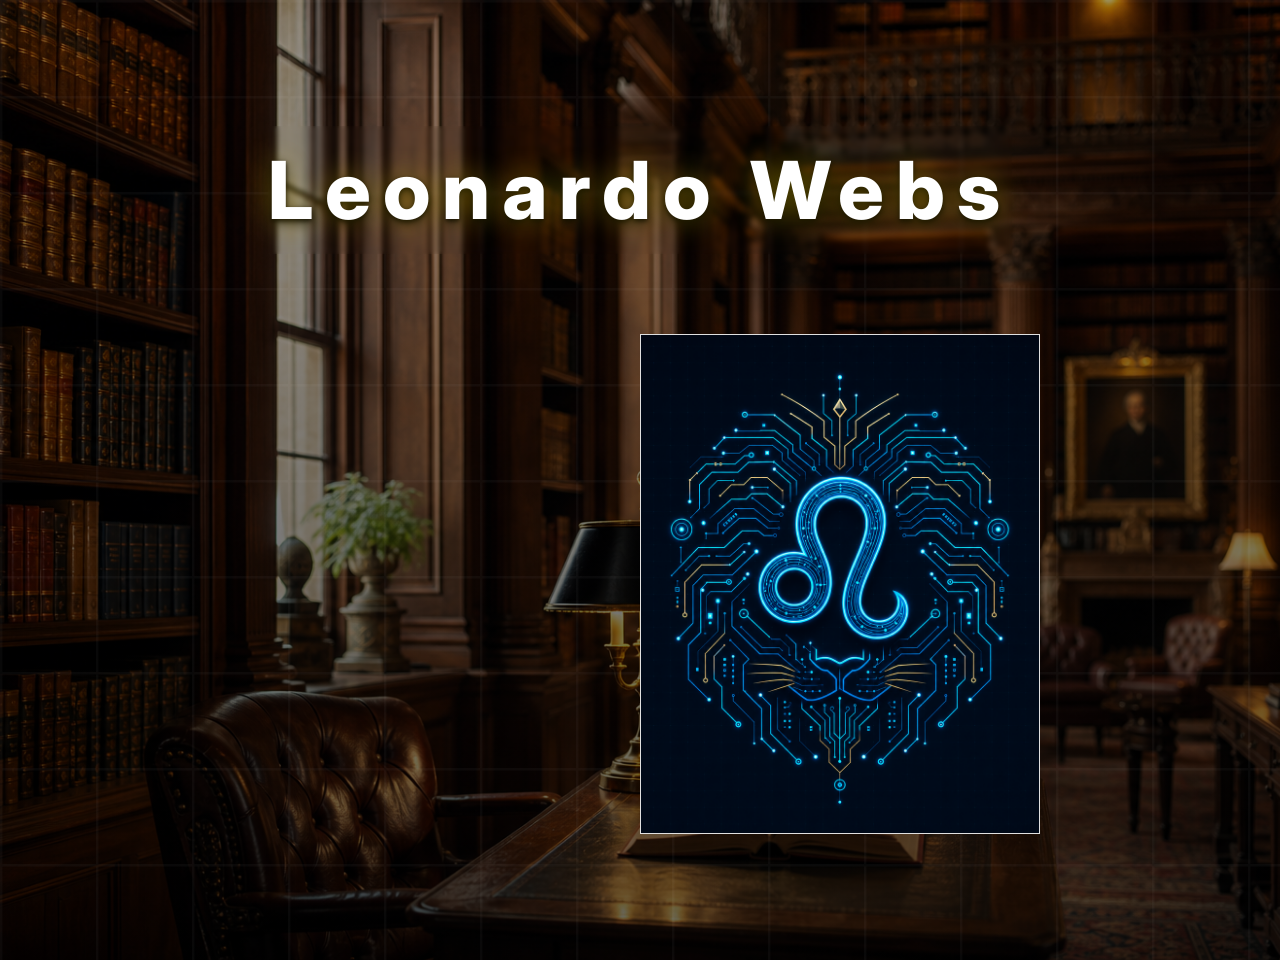
==== commit 831695f4: "Update portfolio site and remove services page Co-authored-by: Cursor <cursoragent@cursor.com>" ====
--- a/index.html
+++ b/index.html
@@ -2,128 +2,86 @@
 <html lang="en">
 <head>
     <meta charset="UTF-8">
-    <meta name="viewport" content="width=device-width, initial-scale=1.0">
-    <title>Leo Rincon-Bell - Freelance Web Developer</title>
+    <meta name="viewport" content="width=device-width, initial-scale=1.0, user-scalable=no, viewport-fit=cover">
+    <meta name="apple-mobile-web-app-capable" content="yes">
+    <meta name="apple-mobile-web-app-status-bar-style" content="black-translucent">
+    <title>Leo Bell - Freelance Web Developer</title>
+    <link rel="icon" type="image/png" sizes="32x32" href="tech-leo-logo.png">
+    <link rel="icon" type="image/png" sizes="16x16" href="tech-leo-logo.png">
+    <link rel="apple-touch-icon" href="tech-leo-logo.png">
     <link rel="stylesheet" href="styles.css">
     <link href="https://fonts.googleapis.com/css2?family=Inter:wght@300;400;500;600;700&display=swap" rel="stylesheet">
     <link rel="stylesheet" href="https://cdnjs.cloudflare.com/ajax/libs/font-awesome/6.0.0/css/all.min.css">
 </head>
 <body>
-    <!-- Navigation -->
-    <nav class="navbar">
-        <div class="nav-container">
-            <div class="nav-logo">
-                <img src="PaintBrush.png" alt="Leo Bell Logo" class="logo-image">
-            </div>
-            <ul class="nav-menu">
-                <li class="nav-item">
-                    <a href="#home" class="nav-link">Home</a>
-                </li>
-                <li class="nav-item">
-                    <a href="#about" class="nav-link">About</a>
-                </li>
-                <li class="nav-item">
-                    <a href="#services" class="nav-link">Services</a>
-                </li>
-                <li class="nav-item">
-                    <a href="#portfolio" class="nav-link">Portfolio</a>
-                </li>
-                <li class="nav-item">
-                    <a href="#contact" class="nav-link">Contact</a>
-                </li>
-            </ul>
-            <div class="hamburger">
-                <span class="bar"></span>
-                <span class="bar"></span>
-                <span class="bar"></span>
-            </div>
-        </div>
-    </nav>
 
     <!-- Hero Section -->
     <section id="home" class="hero">
+        
         <div class="hero-container">
-            <div class="hero-content">
-                <h1 class="hero-title">
-                    Hi, I'm <span class="highlight">Leo Bell</span>
-                </h1>
-                <h2 class="hero-subtitle">Freelance Web Developer</h2>
-                <p class="hero-description">
-                    Professional web developer offering complete website solutions with transparent pricing. I provide full ownership transfer upon payment, ongoing maintenance support, and individual task services to help your business establish a strong online presence.
-                </p>
-                <div class="hero-buttons">
-                    <a href="#portfolio" class="btn btn-primary">View My Work</a>
-                    <a href="#contact" class="btn btn-outline">Get In Touch</a>
+            <div class="leonardo-title">
+                <h1>Leonardo Webs</h1>
+            </div>
+            
+            <div class="magazine">
+                <div class="page-cover">
+                    <div class="front cover-front">
+                    </div>
+                    <div class="back cover-back">
+                        <div class="page-nav">
+                            <a href="about.html" class="nav-link-mag">
+                                <i class="fas fa-user"></i>
+                                <span>About</span>
+                            </a>
+                            <a href="portfolio.html" class="nav-link-mag">
+                                <i class="fas fa-briefcase"></i>
+                                <span>Portfolio</span>
+                            </a>
+                            <a href="contact.html" class="nav-link-mag">
+                                <i class="fas fa-envelope"></i>
+                                <span>Contact</span>
+                            </a>
+                        </div>
+                    </div>
                 </div>
-            </div>
-            <div class="hero-image">
-                <div class="code-animation">
-                    <div class="code-line"></div>
-                    <div class="code-line"></div>
-                    <div class="code-line"></div>
-                </div>
-            </div>
-        </div>
-    </section>
-
-    <!-- About Section -->
-    <section id="about" class="about">
-        <div class="container">
-            <div class="section-header">
-                <h2 class="section-title">About Me</h2>
-                <p class="section-subtitle">Passionate about creating digital experiences</p>
-            </div>
-            <div class="about-content">
-                <div class="about-text">
-                    <h3>Your Vision, My Code</h3>
-                    <p>
-                        I'm a dedicated freelance web developer who specializes in building custom websites 
-                        that perfectly capture your brand and business goals. With a keen eye for design and 
-                        a passion for clean, efficient code, I help businesses establish a strong online presence.
-                    </p>
-                    <p>
-                        Whether you need a simple landing page, a complex web application, or a complete 
-                        e-commerce solution, I'm here to turn your ideas into reality.
-                    </p>
-                    <div class="credentials-section">
-                        <div class="credential-item">
-                            <i class="fas fa-graduation-cap"></i>
-                            <div class="credential-text">
-                                <h4>Computer Science Degree</h4>
-                                <p>Auburn University</p>
+                
+                <div class="page page-right">
+                    <div class="front">
+                        <div class="page-content">
+                            <h3>Welcome</h3>
+                            <p>Hover over the cover to explore my work</p>
+                            <div class="page-icon">
+                                <i class="fas fa-laptop-code"></i>
                             </div>
                         </div>
-                        <div class="credential-item">
-                            <i class="fab fa-linkedin"></i>
-                            <div class="credential-text">
-                                <h4>Professional Network</h4>
-                                <a href="https://www.linkedin.com/in/leo-bell-139b81223" target="_blank">Connect on LinkedIn</a>
+                    </div>
+                    <div class="back">
+                        <div class="page-content">
+                            <h3>Web Developer</h3>
+                            <p>Bringing your digital vision to life with modern technologies and clean code.</p>
+                            <div class="page-icon">
+                                <i class="fas fa-rocket"></i>
                             </div>
                         </div>
                     </div>
                 </div>
-                <div class="about-skills">
-                    <h3>What I Do</h3>
-                    <div class="skills-grid">
-                        <div class="skill-item">
-                            <i class="fas fa-code"></i>
-                            <h4>Frontend Development</h4>
-                            <p>HTML, CSS, JavaScript, React, Vue.js</p>
+                
+                <div class="page page-left">
+                    <div class="front">
+                        <div class="page-content">
+                            <div class="profile-photo">
+                                <a href="https://www.linkedin.com/in/leo-bell-139b81223" target="_blank" rel="noopener noreferrer">
+                                    <img src="profile-photo.png" alt="Leonardo Rincon-Bell" class="profile-image profile-flip">
+                                </a>
+                            </div>
+                            <h3>Leo Bell</h3>
                         </div>
-                        <div class="skill-item">
-                            <i class="fas fa-server"></i>
-                            <h4>Backend Development</h4>
-                            <p>Node.js, Python, PHP, Database Design</p>
-                        </div>
-                        <div class="skill-item">
-                            <i class="fas fa-mobile-alt"></i>
-                            <h4>Responsive Design</h4>
-                            <p>Mobile-first, Cross-browser compatibility</p>
-                        </div>
-                        <div class="skill-item">
-                            <i class="fas fa-globe"></i>
-                            <h4>Maintain Domains</h4>
-                            <p>Domain management, DNS configuration</p>
+                    </div>
+                    <div class="back">
+                        <div class="page-content">
+                            <h3>Let's Connect</h3>
+                            <p>Ready to bring your vision to life?</p>
+                            <a href="contact.html" class="cta-button">Get Started</a>
                         </div>
                     </div>
                 </div>
@@ -131,247 +89,7 @@
         </div>
     </section>
 
-    <!-- Services Section -->
-    <section id="services" class="services">
-        <div class="container">
-            <div class="section-header">
-                <h2 class="section-title">Pricing & Terms</h2>
-                <p class="section-subtitle">Transparent pricing for professional web development</p>
-            </div>
-            
-            <div class="pricing-content">
-                <div class="pricing-card main-pricing">
-                    <i class="fas fa-globe"></i>
-                    <h3>Website Development</h3>
-                    <div class="price">$500</div>
-                    <p class="price-description">Complete website ownership transfer upon payment. Once you pay for the website, it will no longer be mine - you own it completely.</p>
-                </div>
-                
-                <div class="terms-section">
-                    <h3>Future Editing & Maintenance Terms</h3>
-                    <p class="terms-intro">Need updates after launch? I provide ongoing support at a fixed rate:</p>
-                    
-                    <div class="domain-fee-card">
-                        <h4><i class="fas fa-globe"></i> Domain Maintenance Fee</h4>
-                        <p>There will be a fee of <strong>$50 annually</strong> for keeping and maintaining the domain.</p>
-                    </div>
-                    
-                    <div class="rate-card">
-                        <h4><i class="fas fa-edit"></i> $100 per Individual Task</h4>
-                        <p>A single 'task' is defined as one of the following:</p>
-                    </div>
-                    
-                    <div class="tasks-grid">
-                        <div class="task-item">
-                            <i class="fas fa-font"></i>
-                            <h5>Content Change</h5>
-                            <p>Changing or replacing existing text on a single page</p>
-                        </div>
-                        <div class="task-item">
-                            <i class="fas fa-image"></i>
-                            <h5>Image/Video Swap</h5>
-                            <p>Replacing a single existing image or video file on a page</p>
-                        </div>
-                        <div class="task-item">
-                            <i class="fas fa-link"></i>
-                            <h5>Link Update</h5>
-                            <p>Updating a single hyperlink on an existing page</p>
-                        </div>
-                        <div class="task-item">
-                            <i class="fas fa-palette"></i>
-                            <h5>Minor Stylistic Change</h5>
-                            <p>Single, non-structural change like updating font, color, or background</p>
-                        </div>
-                        <div class="task-item">
-                            <i class="fas fa-bug"></i>
-                            <h5>Minor Bug Fix</h5>
-                            <p>Correcting a single error or broken element on an existing page</p>
-                        </div>
-                    </div>
-                    
-                    <div class="important-note">
-                        <h4><i class="fas fa-exclamation-circle"></i> Important Note</h4>
-                        <p>Any request outside the above definitions (new pages, features, forms, functionality, or significant redesigns) will be considered a new project requiring a separate quote and written approval.</p>
-                        <p class="fee-note">The $100 fee per task includes all labor and necessary subscription fees.</p>
-                    </div>
-                </div>
-            </div>
-        </div>
-    </section>
 
-    <!-- Portfolio Section -->
-    <section id="portfolio" class="portfolio">
-        <div class="container">
-            <div class="section-header">
-                <h2 class="section-title">Portfolio</h2>
-                <p class="section-subtitle">Some of my recent work</p>
-            </div>
-            <div class="portfolio-grid">
-                <div class="portfolio-item">
-                    <div class="portfolio-image">
-                        <div class="blackjack-cover">
-                            <div class="playing-cards">
-                                <div class="card card-1">
-                                    <div class="card-corner top-left">A</div>
-                                    <div class="card-suit">♠</div>
-                                    <div class="card-corner bottom-right">A</div>
-                                </div>
-                                <div class="card card-2">
-                                    <div class="card-corner top-left">K</div>
-                                    <div class="card-suit">♥</div>
-                                    <div class="card-corner bottom-right">K</div>
-                                </div>
-                            </div>
-                            <div class="blackjack-title">BLACKJACK</div>
-                        </div>
-                    </div>
-                    <div class="portfolio-content">
-                        <h3>Interactive Blackjack Training</h3>
-                        <p>Master Blackjack with interactive training featuring Play Mode, Learn Mode, and Traditional Count Mode with AI guidance and card counting practice.</p>
-                        <div class="portfolio-links">
-                            <a href="https://blackjack-rosy-rho.vercel.app/" target="_blank" class="portfolio-link">
-                                <i class="fas fa-external-link-alt"></i> Play Here
-                            </a>
-                        </div>
-                    </div>
-                </div>
-                <div class="portfolio-item">
-                    <div class="portfolio-image">
-                        <div class="rag-cover">
-                            <div class="rag-icon">
-                                <i class="fas fa-robot"></i>
-                            </div>
-                            <div class="rag-title">RAG SYSTEM</div>
-                            <div class="rag-subtitle">AI Document Analysis</div>
-                        </div>
-                    </div>
-                    <div class="portfolio-content">
-                        <h3>AI Document Analysis System</h3>
-                        <p>Intelligent document analysis and search powered by advanced AI. Upload documents to retrieve relevant information using AI with real-time chat interface.</p>
-                        <div class="portfolio-links">
-                            <a href="https://ragsystem-olive.vercel.app/" target="_blank" class="portfolio-link">
-                                <i class="fas fa-external-link-alt"></i> Click to Try
-                            </a>
-                        </div>
-                    </div>
-                </div>
-            </div>
-        </div>
-    </section>
-
-    <!-- Contact Section -->
-    <section id="contact" class="contact">
-        <div class="container">
-            <div class="section-header">
-                <h2 class="section-title">Get Your Website Development Quote</h2>
-                <p class="section-subtitle">Professional Web Development—Bringing Your Vision to Life.</p>
-            </div>
-            <div class="contact-content">
-                <div class="contact-info">
-                    <h3>Get In Touch</h3>
-                    <p>Multiple ways to reach me for your project needs. Choose your preferred method of communication.</p>
-                    
-                    <!-- Contact Methods -->
-                    <div class="contact-details">
-                        <div class="contact-item recommended">
-                            <i class="fas fa-envelope"></i>
-                            <div class="contact-details-group">
-                                <span class="contact-title">(Recommended) Leo Bell: Lead Developer</span>
-                                <span class="contact-text">jlr083101@outlook.com</span>
-                                <button class="copy-btn" onclick="copyToClipboard('jlr083101@outlook.com', this)">Copy</button>
-                            </div>
-                        </div>
-                        
-                        <div class="contact-item">
-                            <i class="fas fa-phone"></i>
-                            <span class="contact-text">4043539944</span>
-                            <button class="copy-btn" onclick="copyToClipboard('4043539944', this)">Copy</button>
-                        </div>
-                        
-                        <div class="contact-item">
-                            <i class="fab fa-linkedin"></i>
-                            <div class="contact-details-group">
-                                <span class="contact-title">Professional Network</span>
-                                <a href="https://www.linkedin.com/in/leo-bell-139b81223" target="_blank" class="contact-link">Connect on LinkedIn</a>
-                            </div>
-                        </div>
-                    </div>
-                    
-                    <!-- Social Media Section -->
-                    <div class="social-media">
-                        <h4>Follow Me</h4>
-                        <div class="social-links">
-                            <a href="https://www.linkedin.com/in/leo-bell-139b81223" target="_blank" class="social-link">
-                                <i class="fab fa-linkedin"></i>
-                            </a>
-                            <a href="https://github.com/jleorincon" target="_blank" class="social-link">
-                                <i class="fab fa-github"></i>
-                            </a>
-                        </div>
-                    </div>
-                </div>
-                <!-- Quote Request Form -->
-                <div class="quote-form-section">
-                    <h3>Request Your Project Quote</h3>
-                    <form class="quote-form">
-                        <div class="form-group">
-                            <label for="client-name">Name</label>
-                            <input type="text" id="client-name" name="name" required placeholder="Enter your full name">
-                        </div>
-                        
-                        <div class="form-group">
-                            <label for="client-email">Email</label>
-                            <input type="email" id="client-email" name="email" required placeholder="Enter your email address">
-                        </div>
-                        
-                        <div class="form-group">
-                            <label for="service-type">Service Type</label>
-                            <select id="service-type" name="service" required>
-                                <option value="">Select a service</option>
-                                <option value="website-development">Website Development</option>
-                                <option value="website-redesign">Website Redesign</option>
-                                <option value="web-application">Web Application</option>
-                                <option value="maintenance">Website Maintenance</option>
-                                <option value="domain-management">Domain Management</option>
-                                <option value="other">Other</option>
-                            </select>
-                        </div>
-                        
-                        <div class="form-group">
-                            <label for="project-timeline">Preferred Timeline</label>
-                            <select id="project-timeline" name="timeline" required>
-                                <option value="">Select timeline</option>
-                                <option value="asap">ASAP (Rush Job)</option>
-                                <option value="1-2-weeks">1-2 Weeks</option>
-                                <option value="3-4-weeks">3-4 Weeks</option>
-                                <option value="1-2-months">1-2 Months</option>
-                                <option value="flexible">Flexible</option>
-                            </select>
-                        </div>
-                        
-                        <div class="form-group">
-                            <label for="project-description">Project Description</label>
-                            <textarea id="project-description" name="description" rows="4" required placeholder="Describe your project needs, goals, and any specific requirements..."></textarea>
-                        </div>
-                        
-                        <button type="button" class="btn btn-primary quote-submit" onclick="submitQuote()">Get My Quote</button>
-                    </form>
-                </div>
-            </div>
-        </div>
-    </section>
-
-    <!-- Footer -->
-    <footer class="footer">
-        <div class="container">
-            <div class="footer-content">
-                <p>&copy; 2024 Leo Rincon-Bell. All rights reserved.</p>
-                <div class="social-links">
-                    <a href="https://github.com/jleorincon" aria-label="GitHub"><i class="fab fa-github"></i></a>
-                </div>
-            </div>
-        </div>
-    </footer>
 
     <script src="script.js"></script>
 </body>
--- a/styles.css
+++ b/styles.css
@@ -54,7 +54,7 @@
     margin: 0 auto;
     padding: 0 20px;
     display: flex;
-    justify-content: space-between;
+    justify-content: center;
     align-items: center;
 }
 
@@ -65,13 +65,29 @@
 }
 
 .logo-image {
-    height: 75px;
+    height: 90px;
     width: auto;
+    max-width: 375px;
     transition: transform 0.3s ease;
 }
 
 .logo-image:hover {
     transform: scale(1.05);
+}
+
+/* Responsive logo sizing */
+@media (max-width: 768px) {
+    .logo-image {
+        height: 67.5px;
+        max-width: 270px;
+    }
+}
+
+@media (max-width: 480px) {
+    .logo-image {
+        height: 60px;
+        max-width: 225px;
+    }
 }
 
 .nav-menu {
@@ -91,7 +107,8 @@
     position: relative;
 }
 
-.nav-link:hover {
+.nav-link:hover,
+.nav-link.active {
     color: var(--primary-color);
 }
 
@@ -106,7 +123,8 @@
     transition: width 0.3s ease;
 }
 
-.nav-link:hover::after {
+.nav-link:hover::after,
+.nav-link.active::after {
     width: 100%;
 }
 
@@ -129,7 +147,9 @@
     min-height: 100vh;
     display: flex;
     align-items: center;
-    background: linear-gradient(135deg, #1e3a8a 0%, #3730a3 100%);
+    background: 
+        linear-gradient(rgba(0, 0, 0, 0.4), rgba(0, 0, 0, 0.6)),
+        url('library-background.png') center/cover no-repeat;
     color: white;
     position: relative;
     overflow: hidden;
@@ -150,10 +170,11 @@
     max-width: 1200px;
     margin: 0 auto;
     padding: 0 20px;
-    display: grid;
-    grid-template-columns: 1fr 1fr;
-    gap: 4rem;
+    display: flex;
+    flex-direction: column;
+    justify-content: center;
     align-items: center;
+    min-height: calc(100vh - 100px);
     position: relative;
     z-index: 1;
 }
@@ -233,6 +254,1829 @@
     align-items: center;
 }
 
+/* 3D Magazine Styles */
+.hero-container {
+    perspective: 1500px;
+}
+
+.magazine {
+    position: relative;
+    width: 800px;
+    height: 500px;
+    margin: 3rem auto 0;
+    transform-style: preserve-3d;
+    transition: transform 0.5s ease;
+}
+
+.magazine:hover {
+    transform: rotateX(10deg);
+}
+
+.page-cover, .page {
+    position: absolute;
+    width: 50%;
+    height: 100%;
+    top: 0;
+    transform-origin: left center;
+    transition: transform 1s cubic-bezier(0.645, 0.045, 0.355, 1);
+    transform-style: preserve-3d;
+    border-radius: 0 8px 8px 0;
+}
+
+.page-cover {
+    left: 50%;
+    z-index: 10;
+    background-color: #1a1a2e;
+    color: #fff;
+}
+
+.page {
+    left: 50%;
+    z-index: 1;
+}
+
+.magazine:hover .page-cover {
+    transform: rotateY(-180deg);
+}
+
+.front, .back {
+    position: absolute;
+    background-color: #000000;
+    width: 100%;
+    height: 100%;
+    backface-visibility: hidden;
+    display: flex;
+    flex-direction: column;
+    justify-content: center;
+    align-items: center;
+    padding: 2rem;
+    box-sizing: border-box;
+}
+
+.back {
+    transform: rotateY(180deg);
+    background-color: #000000;
+    color: white;
+}
+
+.front {
+    background-color: #000000;
+    color: white;
+}
+
+/* Cover Styles */
+.cover-front {
+    background: url('tech-leo-logo.png') center/cover no-repeat;
+    color: #333;
+    text-align: center;
+    border: 1px solid #e0e0e0;
+}
+
+.cover-front h2 {
+    font-size: 2.5rem;
+    margin-bottom: 1rem;
+    font-weight: 800;
+    text-shadow: 0 2px 4px rgba(0,0,0,0.3);
+}
+
+.cover-front p {
+    font-size: 1.2rem;
+    opacity: 0.9;
+    margin-bottom: 2rem;
+}
+
+.cover-decoration {
+    font-size: 4rem;
+    opacity: 0.7;
+    color: #64b5f6;
+}
+
+.cover-back {
+    background: linear-gradient(135deg, #f8f9fa 0%, #e9ecef 100%);
+}
+
+/* Page Content */
+.page-content {
+    text-align: center;
+    height: 100%;
+    display: flex;
+    flex-direction: column;
+    justify-content: center;
+    align-items: center;
+    padding: 2rem 1.5rem;
+}
+
+/* Profile Photo Centering */
+.profile-photo {
+    margin-bottom: 1.5rem;
+    display: flex;
+    justify-content: center;
+    align-items: center;
+}
+
+/* Force Leo Bell text to be white on black background */
+.profile-photo ~ h3,
+.profile-photo + h3,
+.page-left h3,
+.page-left .page-content h3 {
+    color: #ffffff !important;
+    background: none !important;
+    background-color: transparent !important;
+    background-image: none !important;
+    border: none !important;
+    box-shadow: none !important;
+    outline: none !important;
+    text-shadow: none !important;
+}
+
+.page-content h3 {
+    font-size: 1.8rem;
+    margin: 0;
+    color: #000000 !important;
+    font-weight: 600;
+}
+
+/* Specific rule for Leo Bell name text - Remove all highlighting/background */
+.page-left .page-content h3,
+.profile-photo + h3 {
+    color: #1f2937 !important;
+    background: none !important;
+    background-color: transparent !important;
+    border: none !important;
+    box-shadow: none !important;
+    text-shadow: none !important;
+    padding: 0 !important;
+    margin: 0 !important;
+    border-radius: 0 !important;
+}
+
+.page-content p {
+    font-size: 1.1rem;
+    margin-bottom: 2rem;
+    opacity: 0.8;
+}
+
+.page-icon {
+    font-size: 3rem;
+    color: var(--primary-color);
+    opacity: 0.7;
+}
+
+/* Profile Photo */
+.profile-photo {
+    margin-bottom: 1.5rem;
+}
+
+.profile-image {
+    width: 120px;
+    height: 120px;
+    border-radius: 50%;
+    object-fit: cover;
+    border: 4px solid var(--primary-color);
+    box-shadow: 0 8px 20px rgba(0,0,0,0.2);
+    transition: all 0.3s ease;
+}
+
+.profile-image:hover {
+    transform: scale(1.05);
+    box-shadow: 0 12px 30px rgba(0,0,0,0.3);
+}
+
+/* Navigation Links in Magazine */
+.page-nav {
+    display: grid;
+    grid-template-columns: 1fr 1fr;
+    gap: 1.5rem;
+    height: 100%;
+    justify-content: center;
+    align-items: center;
+    padding: 2rem 1rem;
+}
+
+.nav-link-mag {
+    display: flex;
+    align-items: center;
+    gap: 10px;
+    padding: 12px 16px;
+    background: white;
+    color: #1f2937 !important;
+    text-decoration: none;
+    border-radius: 12px;
+    box-shadow: 0 4px 12px rgba(0,0,0,0.1);
+    transition: all 0.3s ease;
+    font-weight: 500;
+    justify-content: center;
+    font-size: 0.9rem;
+}
+
+.nav-link-mag:hover {
+    background: var(--primary-color);
+    color: white;
+    transform: translateY(-2px);
+    box-shadow: 0 6px 20px rgba(0,0,0,0.2);
+}
+
+.nav-link-mag i {
+    font-size: 1.2rem;
+    color: #1f2937 !important;
+}
+
+.nav-link-mag span {
+    color: #1f2937 !important;
+    font-weight: 500;
+}
+
+/* CTA Button */
+.cta-button {
+    background: var(--accent-color);
+    color: white;
+    padding: 15px 30px;
+    border-radius: 50px;
+    text-decoration: none;
+    font-weight: 600;
+    transition: all 0.3s ease;
+    box-shadow: 0 4px 15px rgba(245, 158, 11, 0.3);
+}
+
+.cta-button:hover {
+    background: #d97706;
+    transform: translateY(-2px);
+    box-shadow: 0 6px 20px rgba(245, 158, 11, 0.4);
+}
+
+/* Leonardo Title Styles */
+.leonardo-title {
+    text-align: center;
+    position: relative;
+    z-index: 2;
+    margin-bottom: 2rem;
+}
+
+/* Cover Logo now handled by background image */
+
+/* Profile Picture Animation */
+.profile-flip {
+  width: 120px;
+  height: 120px;
+  border-radius: 50%;
+  transition: transform 0.6s ease-in-out;
+}
+
+.profile-flip:hover {
+  transform: rotateY(360deg);
+}
+
+/* LinkedIn Profile Link Styling */
+.profile-photo a {
+  display: inline-block;
+  cursor: pointer;
+  transition: transform 0.3s ease;
+}
+
+.profile-photo a:hover {
+  transform: scale(1.05);
+}
+
+/* Dark Mode Toggle Styles */
+.theme-toggle-container {
+  position: fixed;
+  top: 80px;
+  right: 20px;
+  z-index: 1000;
+}
+
+.theme-toggle {
+  position: relative;
+}
+
+.theme-switch {
+  display: none;
+}
+
+.theme-label {
+  display: flex;
+  align-items: center;
+  width: 80px;
+  height: 40px;
+  background: linear-gradient(135deg, #f3f4f6, #e5e7eb);
+  border-radius: 25px;
+  cursor: pointer;
+  position: relative;
+  transition: all 0.3s ease;
+  box-shadow: 0 4px 8px rgba(0, 0, 0, 0.1);
+  border: 2px solid #e5e7eb;
+}
+
+.theme-icon {
+  position: absolute;
+  font-size: 18px;
+  transition: all 0.3s ease;
+  z-index: 2;
+  top: 50%;
+  transform: translateY(-50%);
+}
+
+.light-icon {
+  left: 8px;
+  opacity: 1;
+}
+
+.dark-icon {
+  right: 8px;
+  opacity: 0.3;
+}
+
+.theme-slider {
+  position: absolute;
+  top: 4px;
+  left: 4px;
+  width: 30px;
+  height: 30px;
+  background: white;
+  border-radius: 50%;
+  transition: all 0.3s ease;
+  box-shadow: 0 2px 6px rgba(0, 0, 0, 0.2);
+  z-index: 1;
+}
+
+/* Dark mode active state */
+.theme-switch:checked + .theme-label {
+  background: linear-gradient(135deg, #374151, #1f2937);
+  border-color: #374151;
+}
+
+.theme-switch:checked + .theme-label .light-icon {
+  opacity: 0.3;
+}
+
+.theme-switch:checked + .theme-label .dark-icon {
+  opacity: 1;
+}
+
+.theme-switch:checked + .theme-label .theme-slider {
+  transform: translateX(40px);
+  background: #1f2937;
+}
+
+/* Dark Theme Styles */
+body.dark-theme {
+  background: linear-gradient(135deg, #1f2937, #111827) !important;
+  color: #f9fafb;
+}
+
+/* Dark theme main content areas */
+.dark-theme .main-content,
+.dark-theme .page-section,
+.dark-theme .container,
+.dark-theme .content-wrapper {
+  background: transparent !important;
+}
+
+/* Dark theme card backgrounds */
+.dark-theme .credential-item,
+.dark-theme .project-card,
+.dark-theme .about-card,
+.dark-theme .portfolio-item {
+  background: linear-gradient(135deg, #374151, #4b5563) !important;
+  border-color: #4b5563 !important;
+}
+
+/* Keep skill items (What I Do section) white in dark mode */
+.skill-item,
+.dark-theme .skill-item {
+  background: white !important;
+  border-color: var(--border) !important;
+  color: #1f2937 !important;
+}
+
+/* Force skill item titles and descriptions to be black in dark mode */
+.dark-theme .skill-item h4 {
+  color: #000000 !important;
+  background: none !important;
+  background-color: transparent !important;
+  text-shadow: none !important;
+  border: none !important;
+  box-shadow: none !important;
+}
+
+.dark-theme .skill-item p {
+  color: #000000 !important;
+  background: none !important;
+  background-color: transparent !important;
+  text-shadow: none !important;
+  border: none !important;
+  box-shadow: none !important;
+}
+
+/* Force all text elements to be black in dark mode */
+.dark-theme .skill-item * {
+  color: #000000 !important;
+  background: transparent !important;
+}
+
+/* Specific targeting for all skill item text in dark mode */
+.dark-theme .about-skills .skill-item h4,
+.dark-theme .about-skills .skill-item p,
+.dark-theme .skills-grid .skill-item h4,
+.dark-theme .skills-grid .skill-item p {
+  color: #000000 !important;
+}
+
+/* Keep quote form white background in both themes */
+.quote-form-section .contact-form,
+.dark-theme .quote-form-section .contact-form {
+  background: white !important;
+  border: 1px solid var(--border) !important;
+}
+
+/* Dark theme specific sections */
+.dark-theme .about-section,
+.dark-theme .services-section,
+.dark-theme .portfolio-section,
+.dark-theme .contact-section {
+  background: transparent !important;
+}
+
+/* Preserve library background on home page (index.html only) */
+.hero {
+  background:
+    linear-gradient(rgba(0, 0, 0, 0.4), rgba(0, 0, 0, 0.6)),
+    url('library-background.png') center/cover no-repeat !important;
+}
+
+.dark-theme .navbar {
+  background: rgba(17, 24, 39, 0.95);
+  backdrop-filter: blur(10px);
+}
+
+.dark-theme .nav-link {
+  color: #d1d5db;
+}
+
+.dark-theme .nav-link:hover,
+.dark-theme .nav-link.active {
+  color: #3b82f6;
+}
+
+.dark-theme .section-title {
+  color: #f9fafb;
+}
+
+.dark-theme .section-subtitle {
+  color: #d1d5db;
+}
+
+/* Dark theme for cards and containers */
+.dark-theme .pricing-card,
+.dark-theme .deployment-card,
+.dark-theme .benefit-card,
+.dark-theme .overview-card {
+  background: linear-gradient(135deg, #374151, #4b5563) !important;
+  color: #f9fafb;
+  border-color: #4b5563;
+}
+
+/* Override any white backgrounds in dark mode */
+.dark-theme * {
+  border-color: #4b5563;
+}
+
+.dark-theme .main,
+.dark-theme main,
+.dark-theme section {
+  background: transparent !important;
+}
+
+.dark-theme .pricing-card h4,
+.dark-theme .deployment-content h4 {
+  color: #60a5fa;
+}
+
+.dark-theme .pricing-card.essential h4,
+.dark-theme .pricing-card.essential .price-amount {
+  color: #34d399;
+}
+
+.dark-theme .deployment-content p,
+.dark-theme .pricing-features li {
+  color: #d1d5db;
+}
+
+.dark-theme .benefit-content h4 {
+  color: #f9fafb;
+}
+
+.dark-theme .benefit-content p {
+  color: #d1d5db;
+}
+
+.dark-theme .pricing-note,
+.dark-theme .deployment-intro {
+  color: #d1d5db;
+}
+
+/* Dark theme form styles */
+.dark-theme .form-group label {
+  color: #f9fafb;
+}
+
+.dark-theme input,
+.dark-theme textarea,
+.dark-theme select {
+  background: #374151;
+  border-color: #4b5563;
+  color: #f9fafb;
+}
+
+.dark-theme input:focus,
+.dark-theme textarea:focus,
+.dark-theme select:focus {
+  border-color: #3b82f6;
+  background: #4b5563;
+}
+
+/* Remove dark theme adaptation from quote form - keep it light */
+.quote-form-section input,
+.quote-form-section textarea,
+.quote-form-section select {
+  background: white !important;
+  border-color: var(--border) !important;
+  color: #1f2937 !important;
+}
+
+.quote-form-section input:focus,
+.quote-form-section textarea:focus,
+.quote-form-section select:focus {
+  border-color: var(--primary-color) !important;
+  background: white !important;
+}
+
+/* Keep form labels dark in both themes */
+.quote-form-section label,
+.dark-theme .quote-form-section label {
+  color: #1f2937 !important;
+}
+
+.dark-theme .contact-item {
+  background: linear-gradient(135deg, #374151, #4b5563);
+  color: #f9fafb;
+}
+
+.dark-theme .contact-text {
+  color: #d1d5db;
+}
+
+.dark-theme .copy-btn {
+  background: #3b82f6;
+  color: white;
+}
+
+.dark-theme .copy-btn:hover {
+  background: #2563eb;
+}
+
+/* Dark theme footer */
+.dark-theme .footer {
+  background: #111827;
+  border-top-color: #374151;
+}
+
+.dark-theme .footer p {
+  color: #d1d5db;
+}
+
+/* Dark theme contact page headings */
+.dark-theme .contact-info h3,
+.dark-theme .social-media h4 {
+  color: #f9fafb;
+}
+
+/* Keep "Request Your Project Quote" dark in both light and dark modes */
+.quote-form-section h3 {
+  color: #1f2937 !important;
+}
+
+.dark-theme .quote-form-section h3 {
+  color: #1f2937 !important;
+}
+
+.dark-theme .contact-info p {
+  color: #d1d5db;
+}
+
+/* Universal Dark Theme Text Styling */
+.dark-theme h1,
+.dark-theme h2,
+.dark-theme h3,
+.dark-theme h4,
+.dark-theme h5,
+.dark-theme h6 {
+  color: #f9fafb !important;
+}
+
+.dark-theme p,
+.dark-theme span,
+.dark-theme div,
+.dark-theme li,
+.dark-theme label {
+  color: #d1d5db;
+}
+
+.dark-theme .section-title {
+  color: #f9fafb !important;
+}
+
+.dark-theme .section-subtitle {
+  color: #d1d5db !important;
+}
+
+/* Dark theme for specific content areas */
+.dark-theme .hero-title,
+.dark-theme .hero-subtitle,
+.dark-theme .hero-description {
+  color: #f9fafb;
+}
+
+.dark-theme .page-content h3,
+.dark-theme .page-content h4 {
+  color: #f9fafb !important;
+}
+
+.dark-theme .page-content p {
+  color: #d1d5db !important;
+}
+
+/* Dark theme credentials and timeline */
+.dark-theme .credential-item h4,
+.dark-theme .timeline-item h4 {
+  color: #f9fafb;
+}
+
+.dark-theme .credential-item p,
+.dark-theme .timeline-item p {
+  color: #d1d5db;
+}
+
+/* Dark theme project cards */
+.dark-theme .project-card h3,
+.dark-theme .project-item h3 {
+  color: #f9fafb;
+}
+
+.dark-theme .project-card p,
+.dark-theme .project-item p {
+  color: #d1d5db;
+}
+
+/* Dark theme portfolio and about content */
+.dark-theme .about-content h2,
+.dark-theme .about-content h3 {
+  color: #f9fafb;
+}
+
+.dark-theme .about-content p {
+  color: #d1d5db;
+}
+
+/* Dark theme navigation */
+.dark-theme .nav-link {
+  color: #d1d5db !important;
+}
+
+.dark-theme .nav-link:hover,
+.dark-theme .nav-link.active {
+  color: #3b82f6 !important;
+}
+
+/* Dark theme buttons and links */
+.dark-theme .btn {
+  color: #f9fafb;
+}
+
+.dark-theme .btn-outline {
+  color: #3b82f6;
+  border-color: #3b82f6;
+}
+
+.dark-theme .btn-outline:hover {
+  background: #3b82f6;
+  color: #f9fafb;
+}
+
+/* Dark theme tables and lists */
+.dark-theme table,
+.dark-theme th,
+.dark-theme td {
+  color: #d1d5db;
+  border-color: #4b5563;
+}
+
+.dark-theme .page-item h4 {
+  color: #f9fafb;
+}
+
+.dark-theme .page-item p {
+  color: #d1d5db;
+}
+
+/* Dark theme statistics and metrics */
+.dark-theme .stat-number {
+  color: #f9fafb;
+}
+
+.dark-theme .stat-label {
+  color: #d1d5db;
+}
+
+/* Dark theme timeline and experience */
+.dark-theme .experience-title,
+.dark-theme .timeline-title {
+  color: #f9fafb;
+}
+
+.dark-theme .experience-company,
+.dark-theme .timeline-date {
+  color: #9ca3af;
+}
+
+/* Comprehensive dark theme background overrides */
+.dark-theme,
+.dark-theme body,
+.dark-theme html {
+  background: linear-gradient(135deg, #1f2937, #111827) !important;
+}
+
+/* Remove any white backgrounds in dark mode */
+.dark-theme [style*="background: white"],
+.dark-theme [style*="background-color: white"],
+.dark-theme [style*="background:#fff"],
+.dark-theme [style*="background-color:#fff"] {
+  background: linear-gradient(135deg, #374151, #4b5563) !important;
+}
+
+/* Ensure all major layout elements have transparent backgrounds */
+.dark-theme .page,
+.dark-theme .page-content,
+.dark-theme .content,
+.dark-theme .wrapper {
+  background: transparent !important;
+}
+
+/* Exception: Keep library background on home page hero section */
+.hero {
+  background:
+    linear-gradient(rgba(0, 0, 0, 0.4), rgba(0, 0, 0, 0.6)),
+    url('library-background.png') center/cover no-repeat !important;
+}
+
+/* Home page should not have dark theme background override */
+body:not(.other-page) .hero {
+  background:
+    linear-gradient(rgba(0, 0, 0, 0.4), rgba(0, 0, 0, 0.6)),
+    url('library-background.png') center/cover no-repeat !important;
+}
+
+/* iOS Mobile Optimizations */
+@media screen and (max-width: 430px) {
+    /* iPhone Pro Max and smaller */
+    .hero-container {
+        padding: 0 10px;
+        min-height: calc(100vh - 60px);
+        gap: 1rem;
+    }
+    
+    .leonardo-title h1 {
+        font-size: 2.8rem;
+        letter-spacing: 0.08em;
+        margin-bottom: 0.8rem;
+    }
+    
+    .magazine {
+        width: 92vw;
+        max-width: 340px;
+        height: 260px;
+        margin: 1rem auto 0;
+        transform-style: preserve-3d;
+    }
+    
+    /* Disable 3D effects on mobile for better performance */
+    .magazine:hover {
+        transform: none;
+    }
+    
+    .page-cover, .page {
+        border-radius: 0 6px 6px 0;
+    }
+    
+    .cover-front {
+        background-size: contain;
+        background-position: center;
+        background-repeat: no-repeat;
+    }
+    
+    /* Simplified mobile navigation */
+    .page-nav {
+        padding: 0.8rem;
+        display: grid;
+        grid-template-columns: 1fr 1fr;
+        gap: 8px;
+    }
+    
+    .nav-link-mag {
+        padding: 10px 6px;
+        margin: 0;
+        min-height: 44px; /* Apple's minimum touch target */
+        font-size: 0.85rem;
+        border-radius: 8px;
+        display: flex;
+        flex-direction: column;
+        align-items: center;
+        justify-content: center;
+        text-align: center;
+    }
+    
+    .nav-link-mag i {
+        font-size: 1.1rem;
+        margin-bottom: 2px;
+    }
+    
+    .nav-link-mag span {
+        font-size: 0.75rem;
+        line-height: 1.2;
+    }
+    
+    /* Mobile profile adjustments */
+    .profile-flip {
+        width: 80px;
+        height: 80px;
+    }
+    
+    .profile-photo {
+        margin-bottom: 0.8rem;
+        display: flex;
+        justify-content: center;
+    }
+    
+    .page-content {
+        padding: 0rem 0.8rem 0rem 0.8rem;
+        display: flex;
+        flex-direction: column;
+        align-items: center;
+        justify-content: center;
+        height: 100%;
+        text-align: center;
+        transform: translateY(-8%);
+    }
+    
+    .page-content h3 {
+        font-size: 1.1rem;
+        margin: 0.3rem 0 0.2rem 0;
+        color: #1f2937 !important;
+    }
+    
+    .page-content p {
+        font-size: 0.9rem;
+        margin: 0;
+        color: #666;
+    }
+    
+    /* Prevent horizontal scrolling */
+    body {
+        overflow-x: hidden;
+        -webkit-overflow-scrolling: touch;
+    }
+    
+    /* Safe area support for iPhone with notch */
+    .hero {
+        padding-top: env(safe-area-inset-top);
+        padding-bottom: env(safe-area-inset-bottom);
+    }
+    
+    /* Improve touch interactions */
+    .profile-photo a:hover {
+        transform: scale(1.02); /* Reduced for mobile */
+    }
+}
+
+@media screen and (max-width: 390px) {
+    /* iPhone 14 Pro and smaller */
+    .leonardo-title h1 {
+        font-size: 2.4rem;
+    }
+    
+    .magazine {
+        width: 90vw;
+        max-width: 310px;
+        height: 240px;
+        margin: 0.8rem auto 0;
+    }
+    
+    .page-nav {
+        padding: 0.6rem;
+        gap: 6px;
+    }
+    
+    .nav-link-mag {
+        font-size: 0.8rem;
+        padding: 8px 4px;
+        min-height: 40px;
+    }
+    
+    .nav-link-mag i {
+        font-size: 1rem;
+    }
+    
+    .nav-link-mag span {
+        font-size: 0.7rem;
+    }
+    
+    .profile-flip {
+        width: 70px;
+        height: 70px;
+    }
+    
+    .profile-photo {
+        margin-bottom: 0.6rem;
+    }
+    
+    .page-content {
+        padding: 0rem 0.6rem 0rem 0.6rem;
+        transform: translateY(-10%);
+    }
+}
+
+@media screen and (max-width: 375px) {
+    /* iPhone SE and smaller */
+    .leonardo-title h1 {
+        font-size: 2rem;
+        margin-bottom: 0.5rem;
+    }
+    
+    .magazine {
+        width: 88vw;
+        max-width: 290px;
+        height: 200px;
+        margin: 0.5rem auto 0;
+    }
+    
+    .hero-container {
+        gap: 0.8rem;
+        padding: 0 8px;
+    }
+    
+    .page-nav {
+        padding: 0.5rem;
+        gap: 4px;
+    }
+    
+    .nav-link-mag {
+        padding: 6px 3px;
+        min-height: 38px;
+        font-size: 0.75rem;
+    }
+    
+    .nav-link-mag i {
+        font-size: 0.9rem;
+    }
+    
+    .nav-link-mag span {
+        font-size: 0.65rem;
+    }
+    
+    .profile-flip {
+        width: 60px;
+        height: 60px;
+    }
+    
+    .profile-photo {
+        margin-bottom: 0.5rem;
+    }
+    
+    .page-content {
+        padding: 0rem 0.4rem 0rem 0.4rem;
+        transform: translateY(-12%);
+    }
+    
+    .page-content h3 {
+        font-size: 1rem;
+        margin: 0.2rem 0;
+    }
+    
+    .page-content p {
+        font-size: 0.8rem;
+    }
+}
+
+.leonardo-title h1 {
+    font-size: 5rem;
+    font-weight: 800;
+    color: #fff !important;
+    text-shadow: 
+        0 0 30px rgba(255, 215, 0, 0.4),
+        0 4px 12px rgba(0, 0, 0, 0.8),
+        0 2px 4px rgba(0, 0, 0, 0.9) !important;
+    letter-spacing: 0.15em;
+    margin: 0;
+    font-family: 'Inter', sans-serif;
+    animation: titleGlow 3s ease-in-out infinite alternate;
+    backdrop-filter: blur(2px);
+}
+
+@keyframes titleGlow {
+    0% {
+        text-shadow: 
+            0 0 30px rgba(255, 215, 0, 0.4),
+            0 4px 12px rgba(0, 0, 0, 0.8),
+            0 2px 4px rgba(0, 0, 0, 0.9);
+    }
+    100% {
+        text-shadow: 
+            0 0 40px rgba(255, 215, 0, 0.6),
+            0 0 80px rgba(255, 215, 0, 0.3),
+            0 4px 16px rgba(0, 0, 0, 0.8),
+            0 2px 6px rgba(0, 0, 0, 0.9);
+    }
+}
+
+@keyframes gradientText {
+    0% {
+        background-position: 0% 50%;
+    }
+    100% {
+        background-position: 100% 50%;
+    }
+}
+
+/* Page Content Styles */
+.page-content {
+    padding-top: 120px;
+    min-height: calc(100vh - 120px);
+}
+
+/* Enhanced Services Page Styles */
+.project-overview {
+    margin-bottom: 4rem;
+    text-align: center;
+}
+
+.overview-card {
+    background: white;
+    padding: 3rem 2rem;
+    border-radius: 15px;
+    box-shadow: var(--shadow-lg);
+    max-width: 600px;
+    margin: 0 auto;
+}
+
+.overview-card i {
+    font-size: 3rem;
+    color: var(--primary-color);
+    margin-bottom: 1.5rem;
+}
+
+.overview-card h3 {
+    font-size: 1.8rem;
+    color: var(--text-primary);
+    margin-bottom: 1rem;
+    font-weight: 600;
+}
+
+.pricing-structure {
+    margin-bottom: 4rem;
+}
+
+.pricing-structure h3 {
+    text-align: center;
+    font-size: 2rem;
+    color: var(--text-primary);
+    margin-bottom: 2rem;
+    font-weight: 600;
+}
+
+.milestone-grid {
+    display: grid;
+    grid-template-columns: 1fr 1fr;
+    gap: 2rem;
+    margin-bottom: 2rem;
+}
+
+.milestone-card {
+    background: white;
+    padding: 2rem;
+    border-radius: 15px;
+    box-shadow: var(--shadow);
+    text-align: center;
+    transition: transform 0.3s ease;
+}
+
+.milestone-card:hover {
+    transform: translateY(-5px);
+    box-shadow: var(--shadow-lg);
+}
+
+.milestone-header {
+    display: flex;
+    align-items: center;
+    justify-content: center;
+    gap: 0.75rem;
+    margin-bottom: 1rem;
+}
+
+.milestone-header i {
+    font-size: 1.5rem;
+    color: var(--primary-color);
+}
+
+.milestone-header h4 {
+    font-size: 1.2rem;
+    color: var(--text-primary);
+    margin: 0;
+    font-weight: 600;
+}
+
+.milestone-amount {
+    font-size: 2.5rem;
+    font-weight: 800;
+    color: var(--accent-color);
+    margin-bottom: 1rem;
+}
+
+.total-investment {
+    background: var(--background-alt);
+    padding: 2rem;
+    border-radius: 15px;
+    text-align: center;
+    border: 2px solid var(--primary-color);
+}
+
+.total-investment h4 {
+    font-size: 1.5rem;
+    color: var(--text-primary);
+    margin-bottom: 0.75rem;
+    font-weight: 600;
+}
+
+.total-price {
+    color: var(--accent-color);
+    font-size: 2rem;
+}
+
+.whats-included {
+    margin-bottom: 4rem;
+}
+
+.whats-included h3 {
+    text-align: center;
+    font-size: 2rem;
+    color: var(--text-primary);
+    margin-bottom: 2rem;
+    font-weight: 600;
+}
+
+.included-grid {
+    display: grid;
+    grid-template-columns: repeat(auto-fit, minmax(250px, 1fr));
+    gap: 1.5rem;
+}
+
+.included-item {
+    background: white;
+    padding: 1.5rem;
+    border-radius: 10px;
+    box-shadow: var(--shadow);
+    text-align: center;
+    transition: transform 0.3s ease;
+}
+
+.included-item:hover {
+    transform: translateY(-3px);
+}
+
+.included-item i {
+    font-size: 2rem;
+    color: var(--primary-color);
+    margin-bottom: 1rem;
+}
+
+.service-logo {
+    width: 32px;
+    height: 32px;
+    object-fit: contain;
+    margin-bottom: 1rem;
+}
+
+/* Pricing Section Styles */
+.pricing-section {
+    margin: 2rem 0 3rem 0;
+}
+
+.pricing-intro {
+    text-align: center;
+    font-size: 1.1rem;
+    color: #666;
+    margin-bottom: 2rem;
+    line-height: 1.6;
+}
+
+.pricing-grid {
+    display: grid;
+    grid-template-columns: 1fr 1fr;
+    gap: 2rem;
+    max-width: 800px;
+    margin: 0 auto;
+}
+
+.pricing-card {
+    background: white;
+    border-radius: 15px;
+    padding: 2rem;
+    box-shadow: var(--shadow);
+    border-top: 4px solid transparent;
+    transition: transform 0.3s ease, box-shadow 0.3s ease;
+}
+
+.pricing-card:hover {
+    transform: translateY(-5px);
+    box-shadow: var(--shadow-lg);
+}
+
+.pricing-card.essential {
+    border-top-color: #10b981;
+}
+
+.pricing-card.premium {
+    border-top-color: var(--primary-color);
+    position: relative;
+}
+
+.pricing-card.premium::before {
+    content: "Most Popular";
+    position: absolute;
+    top: -10px;
+    right: 20px;
+    background: var(--primary-color);
+    color: white;
+    padding: 0.3rem 1rem;
+    border-radius: 20px;
+    font-size: 0.8rem;
+    font-weight: 600;
+}
+
+.pricing-header {
+    text-align: center;
+    margin-bottom: 1.5rem;
+}
+
+.pricing-header h4 {
+    color: #1f2937;
+    font-size: 1.4rem;
+    font-weight: 700;
+    margin-bottom: 1rem;
+}
+
+.price {
+    display: flex;
+    flex-direction: column;
+    align-items: center;
+}
+
+.price-amount {
+    font-size: 3rem;
+    font-weight: 800;
+    color: #10b981;
+    line-height: 1;
+}
+
+.pricing-card.premium .price-amount {
+    color: var(--primary-color);
+}
+
+.price-note {
+    font-size: 0.9rem;
+    color: #666;
+    margin-top: 0.3rem;
+}
+
+.pricing-features ul {
+    list-style: none;
+    padding: 0;
+    margin: 0 0 1.5rem 0;
+}
+
+.pricing-features li {
+    display: flex;
+    align-items: center;
+    gap: 0.8rem;
+    padding: 0.5rem 0;
+    color: #4b5563;
+    font-size: 0.95rem;
+}
+
+.pricing-features i {
+    color: #10b981;
+    font-size: 1rem;
+    flex-shrink: 0;
+}
+
+.pricing-note {
+    background: linear-gradient(135deg, #f8fafc, #e2e8f0);
+    color: #6b7280;
+    padding: 0.8rem 1rem;
+    border-radius: 10px;
+    font-size: 0.9rem;
+    text-align: center;
+    font-style: italic;
+}
+
+/* Deployment Options Styles - Compact Version */
+.deployment-options {
+    margin: 2rem 0;
+}
+
+.deployment-intro {
+    text-align: center;
+    font-size: 1.1rem;
+    color: #666;
+    margin-bottom: 2rem;
+    line-height: 1.6;
+}
+
+.deployment-grid {
+    display: flex;
+    flex-wrap: wrap;
+    gap: 1.5rem;
+    margin-bottom: 2rem;
+    justify-content: center;
+}
+
+.deployment-card {
+    background: white;
+    border-radius: 12px;
+    padding: 1.5rem;
+    box-shadow: var(--shadow);
+    text-align: left;
+    transition: transform 0.3s ease, box-shadow 0.3s ease;
+    border-left: 4px solid var(--primary-color);
+    flex: 1;
+    min-width: 280px;
+    max-width: 320px;
+    display: flex;
+    align-items: flex-start;
+    gap: 1rem;
+}
+
+.deployment-card:hover {
+    transform: translateY(-2px);
+    box-shadow: var(--shadow-lg);
+}
+
+.deployment-card.optional {
+    border-left-color: #f59e0b;
+}
+
+.deployment-icon {
+    width: 50px;
+    height: 50px;
+    background: linear-gradient(135deg, var(--primary-color), #1e40af);
+    border-radius: 12px;
+    display: flex;
+    align-items: center;
+    justify-content: center;
+    flex-shrink: 0;
+    margin-top: 2px;
+}
+
+.deployment-card.optional .deployment-icon {
+    background: linear-gradient(135deg, #f59e0b, #d97706);
+}
+
+.deployment-icon i {
+    font-size: 1.3rem;
+    color: white;
+}
+
+.deployment-content h4 {
+    color: var(--primary-color);
+    margin-bottom: 0.5rem;
+    font-size: 1.1rem;
+    font-weight: 600;
+    line-height: 1.3;
+}
+
+.deployment-card.optional .deployment-content h4 {
+    color: #f59e0b;
+}
+
+.optional-tag {
+    background: #f59e0b;
+    color: white;
+    padding: 0.15rem 0.5rem;
+    border-radius: 8px;
+    font-size: 0.75rem;
+    font-weight: 500;
+    margin-left: 0.5rem;
+}
+
+.deployment-content p {
+    color: #666;
+    line-height: 1.5;
+    font-size: 0.9rem;
+    margin: 0;
+}
+
+/* Deployment Benefits - Compact */
+.deployment-benefits {
+    display: flex;
+    gap: 1.5rem;
+    margin-top: 1.5rem;
+}
+
+.benefit-card {
+    background: linear-gradient(135deg, #f8fafc, #e2e8f0);
+    border-radius: 12px;
+    padding: 1.2rem 1.5rem;
+    display: flex;
+    align-items: center;
+    gap: 1rem;
+    border-left: 3px solid transparent;
+    flex: 1;
+}
+
+.benefit-card.technical {
+    border-left-color: #10b981;
+}
+
+.benefit-card.non-technical {
+    border-left-color: var(--primary-color);
+}
+
+.benefit-icon {
+    width: 40px;
+    height: 40px;
+    border-radius: 10px;
+    display: flex;
+    align-items: center;
+    justify-content: center;
+    flex-shrink: 0;
+}
+
+.benefit-card.technical .benefit-icon {
+    background: linear-gradient(135deg, #10b981, #059669);
+}
+
+.benefit-card.non-technical .benefit-icon {
+    background: linear-gradient(135deg, var(--primary-color), #1e40af);
+}
+
+.benefit-icon i {
+    font-size: 1.1rem;
+    color: white;
+}
+
+.benefit-content h4 {
+    color: #1f2937;
+    margin-bottom: 0.3rem;
+    font-size: 1rem;
+    font-weight: 600;
+    line-height: 1.3;
+}
+
+.benefit-content p {
+    color: #6b7280;
+    line-height: 1.4;
+    margin: 0;
+    font-size: 0.9rem;
+}
+
+.included-item h4 {
+    font-size: 1.1rem;
+    color: var(--text-primary);
+    margin-bottom: 0.75rem;
+    font-weight: 600;
+}
+
+.page-architecture {
+    margin-bottom: 4rem;
+}
+
+.page-architecture h3 {
+    text-align: center;
+    font-size: 2rem;
+    color: var(--text-primary);
+    margin-bottom: 2rem;
+    font-weight: 600;
+}
+
+    .pages-list {
+        background: white;
+        border-radius: 15px;
+        box-shadow: var(--shadow);
+        overflow: hidden;
+        max-width: 600px;
+        margin: 0 auto;
+    }
+    
+    .deployment-grid {
+        flex-direction: column;
+        gap: 1rem;
+    }
+    
+    .deployment-card {
+        max-width: none;
+        min-width: auto;
+    }
+    
+    .deployment-benefits {
+        flex-direction: column;
+        gap: 1rem;
+    }
+    
+    .benefit-card {
+        padding: 1rem 1.2rem;
+    }
+    
+    .deployment-intro {
+        font-size: 1rem;
+    }
+    
+    .pricing-grid {
+        grid-template-columns: 1fr;
+        gap: 1.5rem;
+    }
+    
+    .pricing-card {
+        padding: 1.5rem;
+    }
+    
+    .price-amount {
+        font-size: 2.5rem;
+    }
+    
+    .theme-toggle-container {
+        top: 70px;
+        right: 15px;
+    }
+    
+    .theme-label {
+        width: 70px;
+        height: 36px;
+    }
+    
+    .theme-slider {
+        width: 26px;
+        height: 26px;
+    }
+    
+    .theme-switch:checked + .theme-label .theme-slider {
+        transform: translateX(34px);
+    }
+
+.page-item {
+    display: flex;
+    align-items: center;
+    gap: 1.5rem;
+    padding: 1.5rem 2rem;
+    border-bottom: 1px solid var(--border);
+    transition: background 0.3s ease;
+}
+
+.page-item:last-child {
+    border-bottom: none;
+}
+
+.page-item:hover {
+    background: var(--background-alt);
+}
+
+.page-item i {
+    font-size: 1.5rem;
+    color: var(--primary-color);
+    min-width: 24px;
+}
+
+.page-item h4 {
+    font-size: 1.2rem;
+    color: var(--text-primary);
+    margin-bottom: 0.25rem;
+    font-weight: 600;
+}
+
+.ongoing-support {
+    margin-bottom: 4rem;
+}
+
+.ongoing-support h3 {
+    text-align: center;
+    font-size: 2rem;
+    color: var(--text-primary);
+    margin-bottom: 1rem;
+    font-weight: 600;
+}
+
+.support-intro {
+    text-align: center;
+    margin-bottom: 2rem;
+    font-size: 1.1rem;
+    color: var(--text-secondary);
+}
+
+.support-rates {
+    display: grid;
+    grid-template-columns: 1fr 1fr;
+    gap: 2rem;
+    margin-bottom: 2rem;
+}
+
+.support-card {
+    background: white;
+    padding: 2rem;
+    border-radius: 15px;
+    box-shadow: var(--shadow);
+    text-align: center;
+}
+
+.support-card i {
+    font-size: 2.5rem;
+    color: var(--primary-color);
+    margin-bottom: 1rem;
+}
+
+.support-card h4 {
+    font-size: 1.3rem;
+    color: var(--text-primary);
+    margin-bottom: 1rem;
+    font-weight: 600;
+}
+
+.support-price {
+    font-size: 2rem;
+    font-weight: 800;
+    color: var(--accent-color);
+    margin-bottom: 1rem;
+}
+
+.scope-note {
+    background: #e3f2fd;
+    padding: 1.5rem;
+    border-radius: 10px;
+    border-left: 4px solid var(--primary-color);
+}
+
+.scope-note i {
+    color: var(--primary-color);
+    margin-right: 0.5rem;
+}
+
+.client-responsibilities h3 {
+    text-align: center;
+    font-size: 2rem;
+    color: var(--text-primary);
+    margin-bottom: 2rem;
+    font-weight: 600;
+}
+
+.responsibilities-grid {
+    display: grid;
+    grid-template-columns: 1fr 1fr;
+    gap: 2rem;
+}
+
+.responsibility-item {
+    background: white;
+    padding: 2rem;
+    border-radius: 15px;
+    box-shadow: var(--shadow);
+    text-align: center;
+}
+
+.responsibility-item i {
+    font-size: 2rem;
+    color: var(--primary-color);
+    margin-bottom: 1rem;
+}
+
+.responsibility-item h4 {
+    font-size: 1.2rem;
+    color: var(--text-primary);
+    margin-bottom: 1rem;
+    font-weight: 600;
+}
+
+/* Terms and Agreements Section */
+.terms-agreements {
+    background: var(--background-alt);
+    padding: 4rem 0;
+}
+
+.agreement-content {
+    max-width: 800px;
+    margin: 0 auto;
+}
+
+.agreement-overview {
+    background: white;
+    padding: 2.5rem;
+    border-radius: 15px;
+    box-shadow: var(--shadow);
+    text-align: center;
+    margin-bottom: 2rem;
+}
+
+.agreement-overview i {
+    font-size: 3rem;
+    color: var(--primary-color);
+    margin-bottom: 1.5rem;
+}
+
+.agreement-overview h3 {
+    font-size: 1.8rem;
+    color: var(--text-primary);
+    margin-bottom: 1rem;
+    font-weight: 600;
+}
+
+.key-terms {
+    background: white;
+    padding: 2rem;
+    border-radius: 15px;
+    box-shadow: var(--shadow);
+    margin-bottom: 2rem;
+}
+
+.key-terms h4 {
+    font-size: 1.3rem;
+    color: var(--text-primary);
+    margin-bottom: 1rem;
+    font-weight: 600;
+}
+
+.key-terms ul {
+    list-style: none;
+    padding: 0;
+}
+
+.key-terms li {
+    padding: 0.75rem 0;
+    border-bottom: 1px solid var(--border);
+    color: var(--text-secondary);
+}
+
+.key-terms li:last-child {
+    border-bottom: none;
+}
+
+.pdf-download {
+    margin-bottom: 2rem;
+}
+
+.pdf-download-btn {
+    display: flex;
+    align-items: center;
+    gap: 1.5rem;
+    background: var(--primary-color);
+    color: white;
+    padding: 1.5rem 2rem;
+    border-radius: 15px;
+    text-decoration: none;
+    transition: all 0.3s ease;
+    box-shadow: var(--shadow);
+}
+
+.pdf-download-btn:hover {
+    background: var(--primary-dark);
+    transform: translateY(-2px);
+    box-shadow: var(--shadow-lg);
+}
+
+.pdf-download-btn i {
+    font-size: 2.5rem;
+    color: #ff4757;
+}
+
+.btn-title {
+    font-size: 1.2rem;
+    font-weight: 600;
+    display: block;
+}
+
+.btn-subtitle {
+    font-size: 0.9rem;
+    opacity: 0.9;
+    display: block;
+}
+
+.legal-notice {
+    background: #fff3cd;
+    padding: 1.5rem;
+    border-radius: 10px;
+    border-left: 4px solid var(--accent-color);
+}
+
+.legal-notice i {
+    color: var(--accent-color);
+    margin-right: 0.5rem;
+}
+
 .code-animation {
     width: 300px;
     height: 200px;
@@ -344,6 +2188,13 @@
 .credential-item i {
     font-size: 2rem;
     color: var(--primary-color);
+    min-width: 40px;
+}
+
+.credential-logo {
+    width: 40px;
+    height: 40px;
+    object-fit: contain;
     min-width: 40px;
 }
 
@@ -830,6 +2681,52 @@
     text-shadow: 1px 1px 2px rgba(0, 0, 0, 0.3);
 }
 
+/* Cover Letter Generator Styles */
+.cover-letter-cover {
+    height: 100%;
+    background: linear-gradient(135deg, #7c3aed 0%, #a855f7 50%, #c084fc 100%);
+    display: flex;
+    flex-direction: column;
+    align-items: center;
+    justify-content: center;
+    position: relative;
+    overflow: hidden;
+    color: white;
+}
+
+.document-icon {
+    font-size: 4rem;
+    margin-bottom: 1rem;
+    animation: bounce 2s ease-in-out infinite;
+}
+
+.cover-letter-title {
+    font-size: 1.4rem;
+    font-weight: 900;
+    letter-spacing: 2px;
+    margin-bottom: 0.5rem;
+    text-shadow: 2px 2px 4px rgba(0, 0, 0, 0.3);
+}
+
+.cover-letter-subtitle {
+    font-size: 0.9rem;
+    font-weight: 500;
+    opacity: 0.9;
+    text-shadow: 1px 1px 2px rgba(0, 0, 0, 0.3);
+}
+
+@keyframes bounce {
+    0%, 20%, 50%, 80%, 100% {
+        transform: translateY(0);
+    }
+    40% {
+        transform: translateY(-10px);
+    }
+    60% {
+        transform: translateY(-5px);
+    }
+}
+
 @keyframes pulse {
     0%, 100% {
         transform: scale(1);
@@ -852,7 +2749,7 @@
 .contact-info h3 {
     font-size: 1.8rem;
     margin-bottom: 1rem;
-    color: var(--text-primary);
+    color: #1f2937;
 }
 
 .contact-info p {
@@ -879,6 +2776,15 @@
 
 .contact-item:hover {
     background: rgba(37, 99, 235, 0.03);
+}
+
+.contact-item.social-buttons {
+    justify-content: flex-start;
+    padding: 1rem 0.75rem;
+}
+
+.contact-item.social-buttons .social-links {
+    gap: 1.5rem;
 }
 
 .contact-item i {
@@ -1007,7 +2913,7 @@
 .social-media h4 {
     font-size: 1.1rem;
     font-weight: 600;
-    color: var(--text-primary);
+    color: #1f2937;
     margin-bottom: 1rem;
 }
 
@@ -1048,7 +2954,7 @@
 .quote-form-section h3 {
     font-size: 1.5rem;
     font-weight: 600;
-    color: var(--text-primary);
+    color: #1f2937;
     margin-bottom: 1.5rem;
     text-align: center;
 }
@@ -1286,9 +3192,35 @@
     }
 
     .hero-container {
-        grid-template-columns: 1fr;
-        text-align: center;
         gap: 2rem;
+        padding: 0 15px;
+    }
+    
+    .leonardo-title h1 {
+        font-size: 3.5rem;
+    }
+    
+    .main-logo {
+        width: 60px;
+        height: 60px;
+    }
+    
+    .magazine {
+        width: 600px;
+        height: 375px;
+        margin: 2rem auto 0;
+    }
+    
+    .cover-front h2 {
+        font-size: 2rem;
+    }
+    
+    .cover-decoration {
+        font-size: 3rem;
+    }
+    
+    .page-content h3 {
+        font-size: 1.5rem;
     }
 
     .hero-title {
@@ -1364,6 +3296,91 @@
 
     .hero-subtitle {
         font-size: 1.2rem;
+    }
+    
+    .leonardo-title h1 {
+        font-size: 2.5rem;
+        letter-spacing: 0.1em;
+    }
+    
+    .main-logo {
+        width: 50px;
+        height: 50px;
+        margin-bottom: 1rem;
+    }
+    
+    .magazine {
+        width: 400px;
+        height: 250px;
+        margin: 1.5rem auto 0;
+    }
+    
+    .cover-front h2 {
+        font-size: 1.5rem;
+    }
+    
+    .cover-front p {
+        font-size: 1rem;
+    }
+    
+    .cover-decoration {
+        font-size: 2rem;
+    }
+    
+    .page-content h3 {
+        font-size: 1.3rem;
+    }
+    
+    .page-content p {
+        font-size: 1rem;
+    }
+    
+    .front, .back {
+        padding: 1rem;
+    }
+    
+    .nav-link-mag {
+        padding: 8px 12px;
+        font-size: 0.8rem;
+        gap: 8px;
+    }
+    
+    .page-nav {
+        gap: 1rem;
+        padding: 1.5rem 0.5rem;
+    }
+    
+    /* Services Page Responsive */
+    .milestone-grid,
+    .support-rates,
+    .responsibilities-grid {
+        grid-template-columns: 1fr;
+        gap: 1.5rem;
+    }
+    
+    .included-grid {
+        grid-template-columns: repeat(auto-fit, minmax(200px, 1fr));
+    }
+    
+    .page-item {
+        padding: 1rem 1.5rem;
+        gap: 1rem;
+    }
+    
+    .overview-card,
+    .agreement-overview {
+        padding: 2rem 1.5rem;
+    }
+    
+    .milestone-amount,
+    .support-price {
+        font-size: 2rem;
+    }
+    
+    .profile-image {
+        width: 100px;
+        height: 100px;
+        border-width: 3px;
     }
 
     .section-title {
@@ -1405,3 +3422,44 @@
 .fade-in-up {
     animation: fadeInUp 0.6s ease-out forwards;
 }
+
+/* Universal Light Theme Text Styling */
+body:not(.dark-theme) h1,
+body:not(.dark-theme) h2,
+body:not(.dark-theme) h3,
+body:not(.dark-theme) h4,
+body:not(.dark-theme) h5,
+body:not(.dark-theme) h6 {
+  color: #1f2937;
+}
+
+body:not(.dark-theme) p,
+body:not(.dark-theme) span,
+body:not(.dark-theme) div,
+body:not(.dark-theme) li {
+  color: #4b5563;
+}
+
+body:not(.dark-theme) .section-title {
+  color: #1f2937;
+}
+
+body:not(.dark-theme) .section-subtitle {
+  color: #6b7280;
+}
+
+/* Light theme contact page headings */
+body:not(.dark-theme) .contact-info h3,
+body:not(.dark-theme) .social-media h4 {
+  color: #1f2937;
+}
+
+/* Quote form heading stays dark in both themes */
+body:not(.dark-theme) .quote-form-section h3,
+body.dark-theme .quote-form-section h3 {
+  color: #1f2937 !important;
+}
+
+body:not(.dark-theme) .contact-info p {
+  color: #4b5563;
+}
